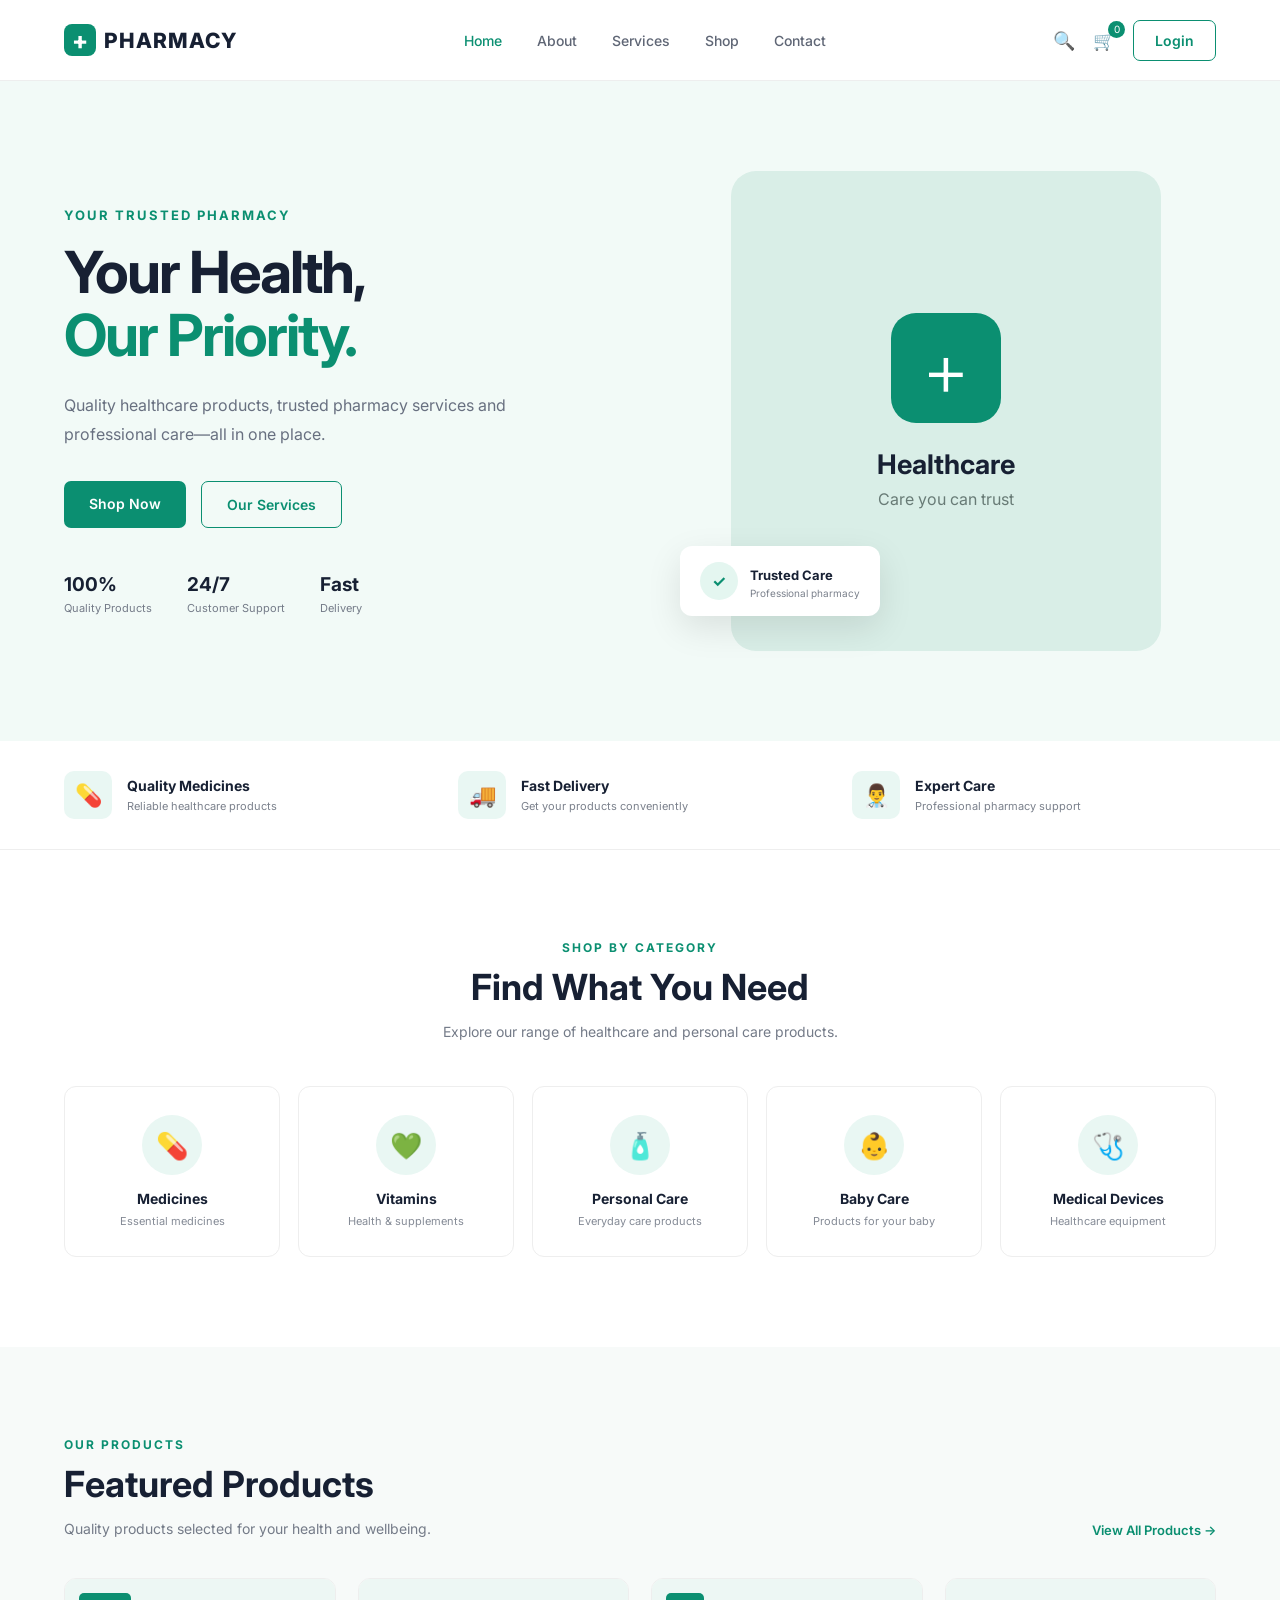
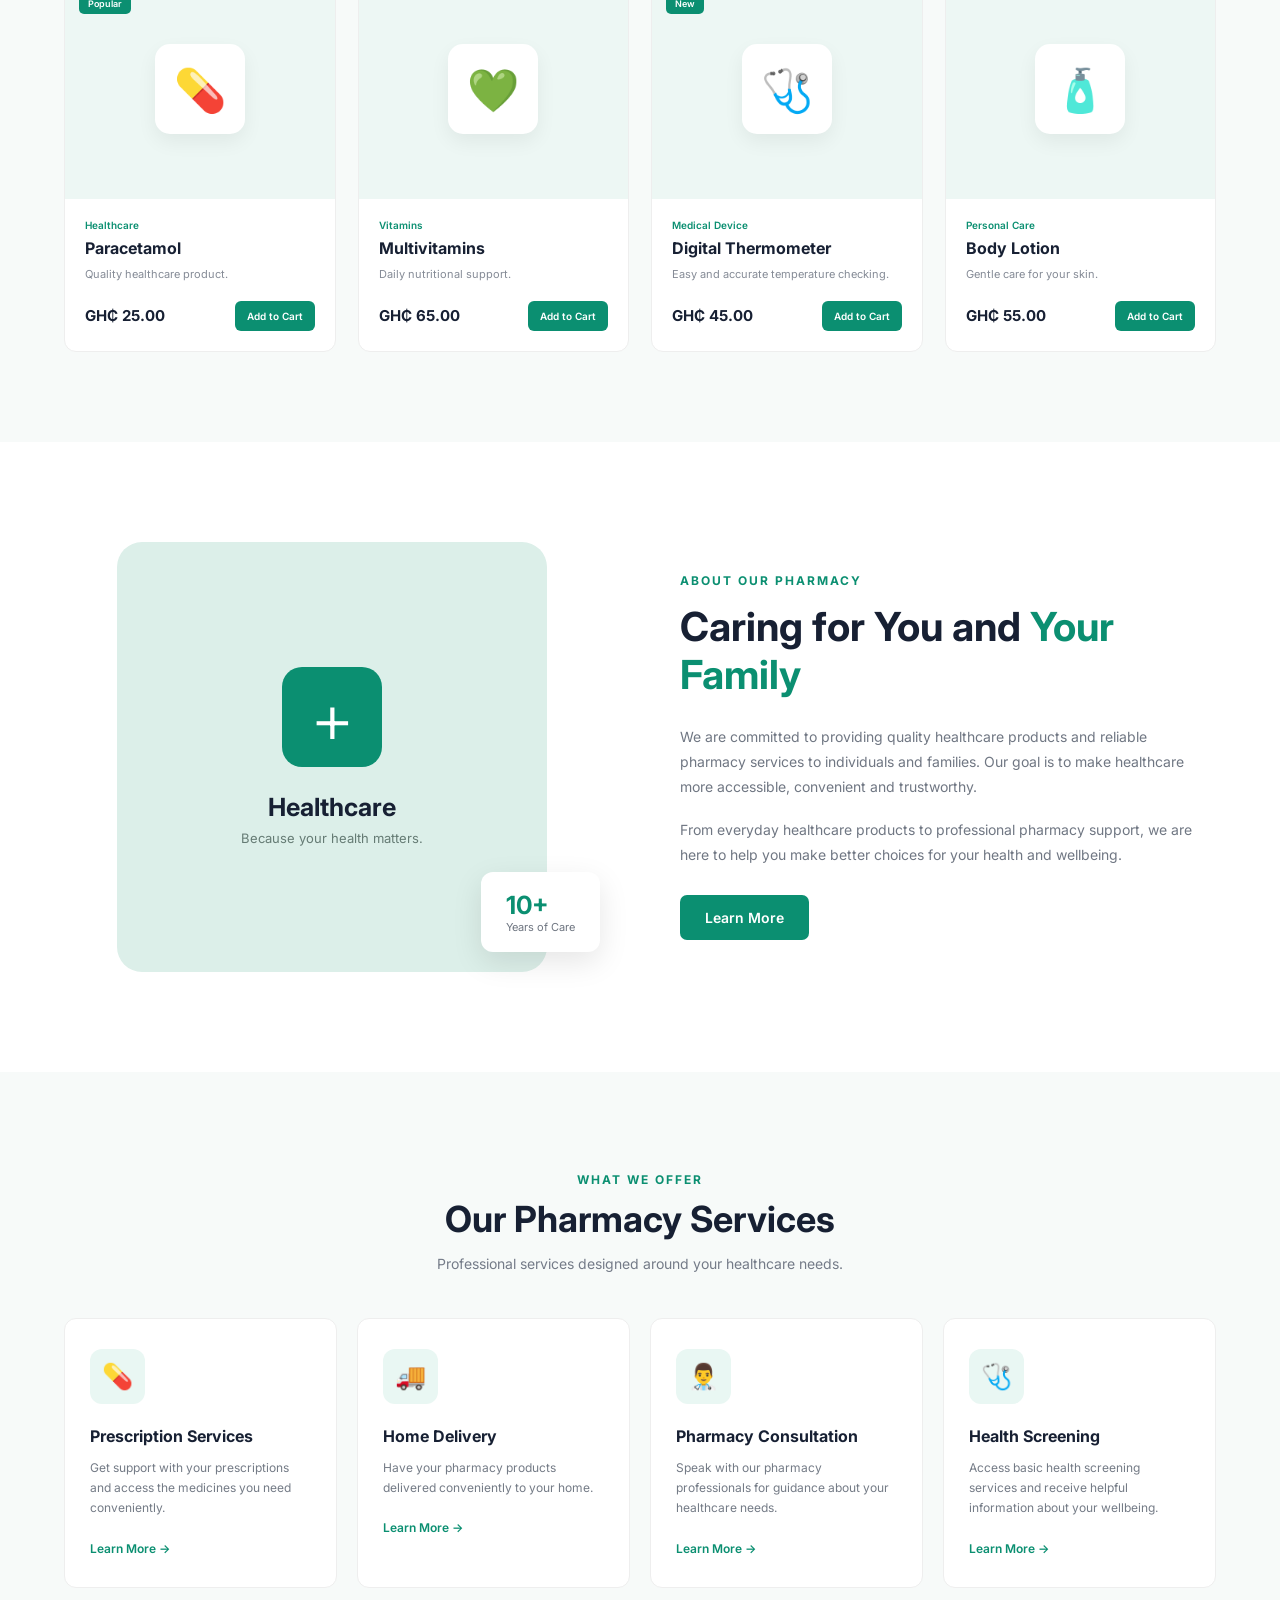
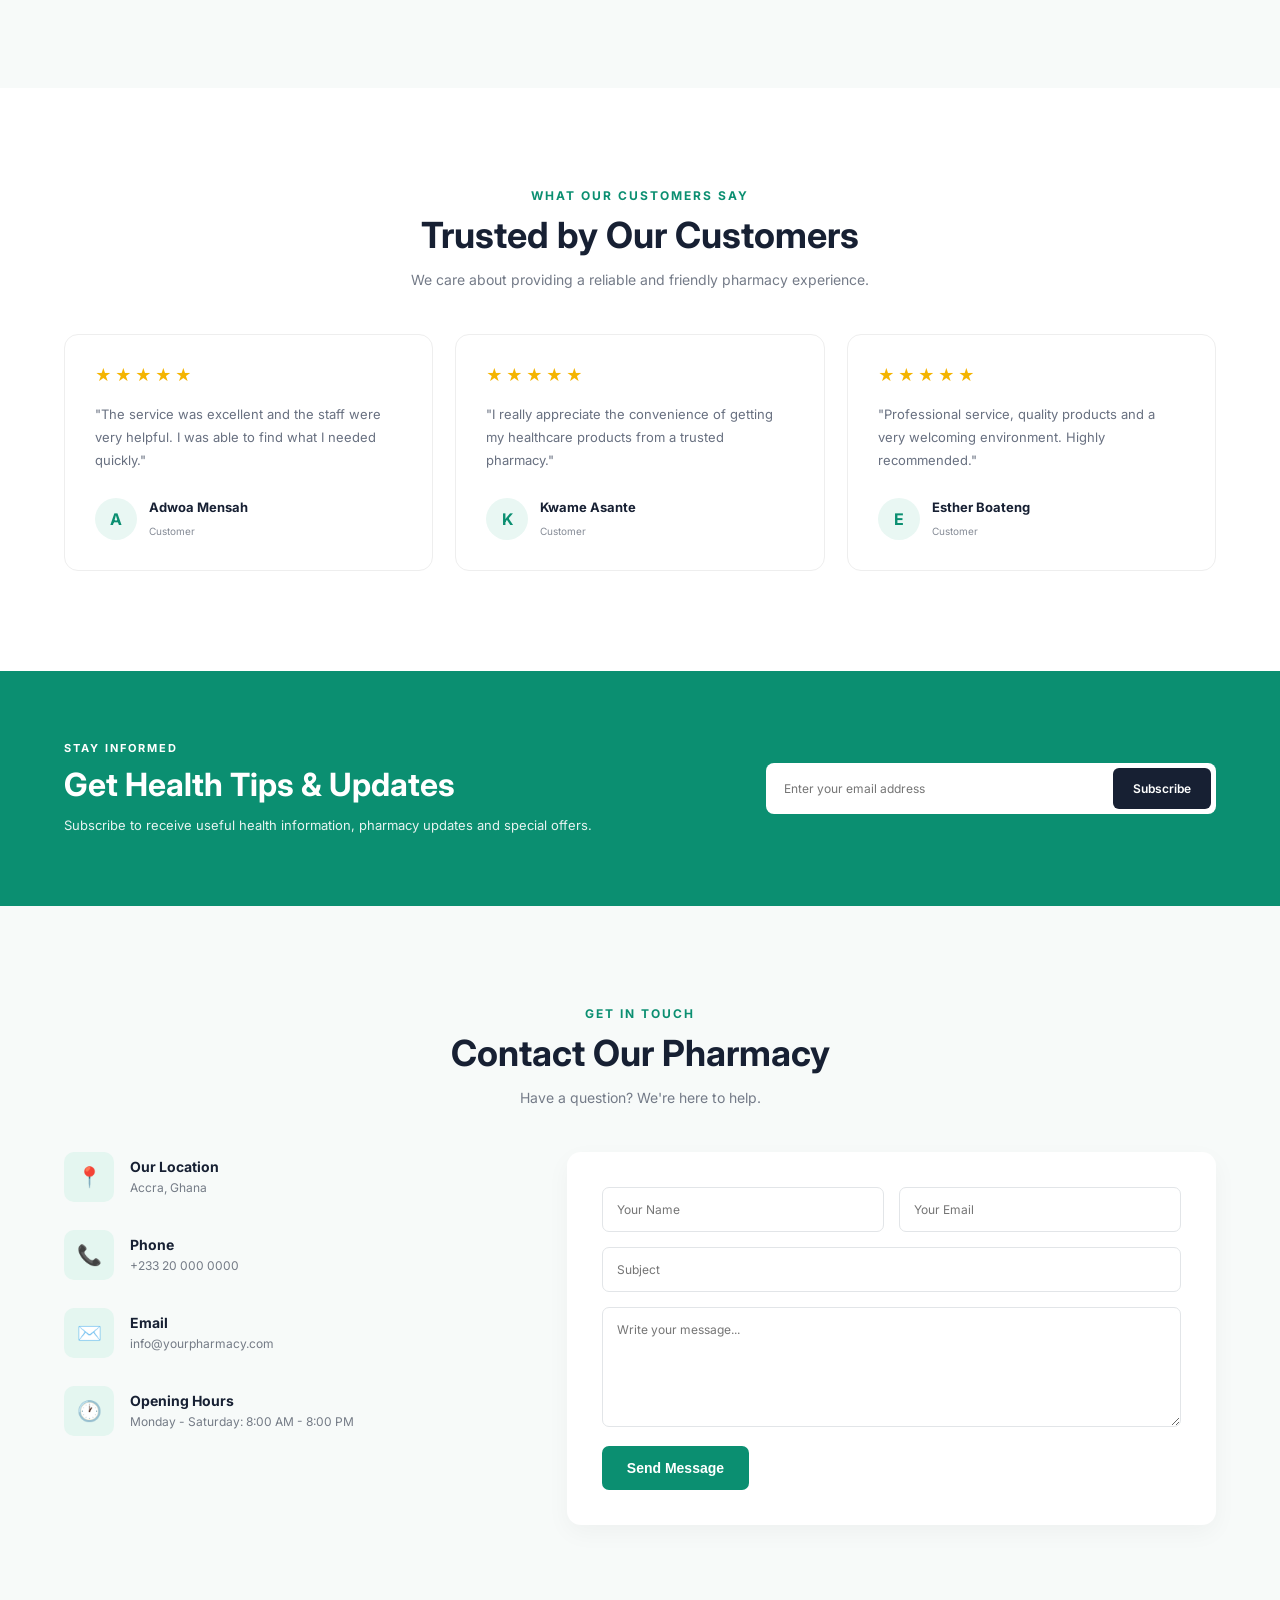
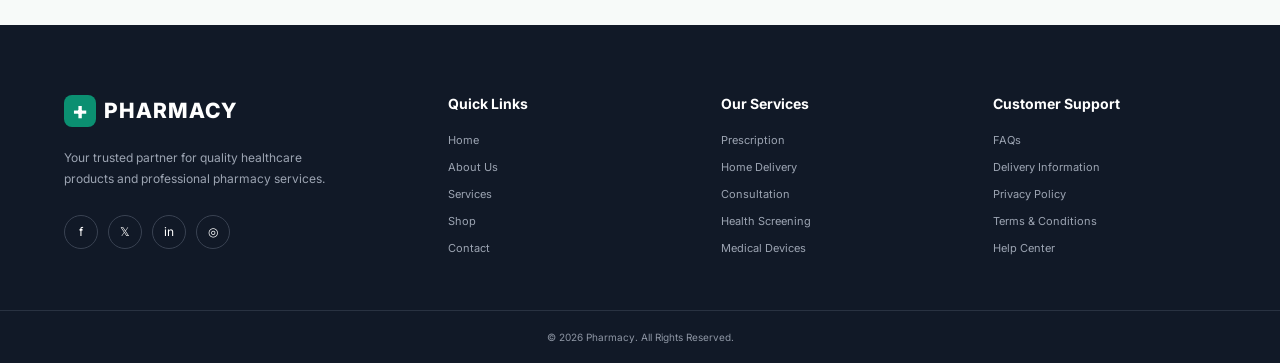
==== index.html @ d0b87277 "Change the Pharmacy style  link to only style.css" ====
<!doctype html>
<html lang="en">
  <head>
    <meta charset="UTF-8" />
    <meta name="viewport" content="width=device-width, initial-scale=1.0" />

    <title>Pharmacy | Your Health, Our Priority</title>

    <!-- CSS -->
    <link rel="stylesheet" href="style.css" />

    <!-- Google Fonts -->
    <link rel="preconnect" href="https://fonts.googleapis.com" />
    <link rel="preconnect" href="https://fonts.gstatic.com" crossorigin />
    <link
      href="https://fonts.googleapis.com/css2?family=Inter:wght@400;500;600;700;800&display=swap"
      rel="stylesheet"
    />
  </head>

  <body>
    <!-- ================= HEADER ================= -->
    <header class="header">
      <div class="container nav-container">
        <!-- Temporary Logo -->
        <a href="#" class="logo">
          <span>+</span>
          PHARMACY
        </a>

        <!-- Navigation -->
        <nav class="navbar">
          <a href="#" class="active">Home</a>
          <a href="#about">About</a>
          <a href="#services">Services</a>
          <a href="#shop">Shop</a>
          <a href="#contact">Contact</a>
        </nav>

        <!-- Header Actions -->
        <div class="nav-actions">
          <a href="#" class="search-btn"> 🔍 </a>

          <a href="#" class="cart-btn">
            🛒
            <span class="cart-count">0</span>
          </a>

          <a href="#" class="login-btn"> Login </a>
        </div>
      </div>
    </header>

    <!-- ================= HERO SECTION ================= -->
    <section class="hero">
      <div class="container hero-container">
        <!-- Hero Text -->
        <div class="hero-content">
          <p class="hero-small-text">YOUR TRUSTED PHARMACY</p>

          <h1>
            Your Health,
            <span>Our Priority.</span>
          </h1>

          <p class="hero-description">
            Quality healthcare products, trusted pharmacy services and
            professional care—all in one place.
          </p>

          <div class="hero-buttons">
            <a href="#shop" class="btn btn-primary"> Shop Now </a>

            <a href="#services" class="btn btn-secondary"> Our Services </a>
          </div>

          <!-- Trust Information -->
          <div class="hero-trust">
            <div class="trust-item">
              <strong>100%</strong>
              <span>Quality Products</span>
            </div>

            <div class="trust-item">
              <strong>24/7</strong>
              <span>Customer Support</span>
            </div>

            <div class="trust-item">
              <strong>Fast</strong>
              <span>Delivery</span>
            </div>
          </div>
        </div>

        <!-- Hero Image Area -->
        <div class="hero-image">
          <div class="image-placeholder">
            <div class="medical-cross">+</div>

            <h3>Healthcare</h3>

            <p>Care you can trust</p>
          </div>

          <!-- Floating Card -->
          <div class="floating-card">
            <div class="floating-icon">✓</div>

            <div>
              <strong>Trusted Care</strong>
              <p>Professional pharmacy</p>
            </div>
          </div>
        </div>
      </div>
    </section>

    <!-- ================= QUICK SERVICES ================= -->
    <section class="quick-services">
      <div class="container quick-container">
        <div class="quick-item">
          <div class="quick-icon">💊</div>
          <div>
            <h3>Quality Medicines</h3>
            <p>Reliable healthcare products</p>
          </div>
        </div>

        <div class="quick-item">
          <div class="quick-icon">🚚</div>
          <div>
            <h3>Fast Delivery</h3>
            <p>Get your products conveniently</p>
          </div>
        </div>

        <div class="quick-item">
          <div class="quick-icon">👨‍⚕️</div>
          <div>
            <h3>Expert Care</h3>
            <p>Professional pharmacy support</p>
          </div>
        </div>
      </div>
    </section>
    <!-- ================= CATEGORIES ================= -->
    <section class="categories" id="shop">
      <div class="container">
        <div class="section-heading">
          <p>SHOP BY CATEGORY</p>
          <h2>Find What You Need</h2>
          <span>
            Explore our range of healthcare and personal care products.
          </span>
        </div>

        <div class="category-grid">
          <a href="#" class="category-card">
            <div class="category-icon">💊</div>
            <h3>Medicines</h3>
            <p>Essential medicines</p>
          </a>

          <a href="#" class="category-card">
            <div class="category-icon">💚</div>
            <h3>Vitamins</h3>
            <p>Health & supplements</p>
          </a>

          <a href="#" class="category-card">
            <div class="category-icon">🧴</div>
            <h3>Personal Care</h3>
            <p>Everyday care products</p>
          </a>

          <a href="#" class="category-card">
            <div class="category-icon">👶</div>
            <h3>Baby Care</h3>
            <p>Products for your baby</p>
          </a>

          <a href="#" class="category-card">
            <div class="category-icon">🩺</div>
            <h3>Medical Devices</h3>
            <p>Healthcare equipment</p>
          </a>
        </div>
      </div>
    </section>

    <!-- ================= FEATURED PRODUCTS ================= -->
    <section class="products" id="products">
      <div class="container">
        <div class="section-top">
          <div class="section-heading left">
            <p>OUR PRODUCTS</p>
            <h2>Featured Products</h2>
            <span>
              Quality products selected for your health and wellbeing.
            </span>
          </div>

          <a href="#" class="view-all"> View All Products → </a>
        </div>

        <div class="product-grid">
          <!-- Product 1 -->
          <div class="product-card">
            <div class="product-image">
              <span class="product-tag">Popular</span>
              <div class="product-placeholder">💊</div>
            </div>

            <div class="product-info">
              <p class="product-category">Healthcare</p>

              <h3>Paracetamol</h3>

              <p class="product-description">Quality healthcare product.</p>

              <div class="product-bottom">
                <strong>GH₵ 25.00</strong>

                <button class="add-cart">Add to Cart</button>
              </div>
            </div>
          </div>

          <!-- Product 2 -->
          <div class="product-card">
            <div class="product-image">
              <div class="product-placeholder">💚</div>
            </div>

            <div class="product-info">
              <p class="product-category">Vitamins</p>

              <h3>Multivitamins</h3>

              <p class="product-description">Daily nutritional support.</p>

              <div class="product-bottom">
                <strong>GH₵ 65.00</strong>

                <button class="add-cart">Add to Cart</button>
              </div>
            </div>
          </div>

          <!-- Product 3 -->
          <div class="product-card">
            <div class="product-image">
              <span class="product-tag">New</span>
              <div class="product-placeholder">🩺</div>
            </div>

            <div class="product-info">
              <p class="product-category">Medical Device</p>

              <h3>Digital Thermometer</h3>

              <p class="product-description">
                Easy and accurate temperature checking.
              </p>

              <div class="product-bottom">
                <strong>GH₵ 45.00</strong>

                <button class="add-cart">Add to Cart</button>
              </div>
            </div>
          </div>

          <!-- Product 4 -->
          <div class="product-card">
            <div class="product-image">
              <div class="product-placeholder">🧴</div>
            </div>

            <div class="product-info">
              <p class="product-category">Personal Care</p>

              <h3>Body Lotion</h3>

              <p class="product-description">Gentle care for your skin.</p>

              <div class="product-bottom">
                <strong>GH₵ 55.00</strong>

                <button class="add-cart">Add to Cart</button>
              </div>
            </div>
          </div>
        </div>
      </div>
    </section>
    <!-- ================= ABOUT US ================= -->
    <section class="about" id="about">
      <div class="container about-container">
        <!-- About Image -->
        <div class="about-image">
          <div class="about-image-box">
            <span>+</span>
            <h3>Healthcare</h3>
            <p>Because your health matters.</p>
          </div>

          <div class="about-experience">
            <strong>10+</strong>
            <span>Years of Care</span>
          </div>
        </div>

        <!-- About Content -->
        <div class="about-content">
          <p class="section-label">ABOUT OUR PHARMACY</p>

          <h2>
            Caring for You and
            <span>Your Family</span>
          </h2>

          <p>
            We are committed to providing quality healthcare products and
            reliable pharmacy services to individuals and families. Our goal is
            to make healthcare more accessible, convenient and trustworthy.
          </p>

          <p>
            From everyday healthcare products to professional pharmacy support,
            we are here to help you make better choices for your health and
            wellbeing.
          </p>

          <a href="#" class="btn btn-primary"> Learn More </a>
        </div>
      </div>
    </section>

    <!-- ================= SERVICES ================= -->
    <section class="services" id="services">
      <div class="container">
        <div class="section-heading">
          <p>WHAT WE OFFER</p>

          <h2>Our Pharmacy Services</h2>

          <span>
            Professional services designed around your healthcare needs.
          </span>
        </div>

        <div class="services-grid">
          <!-- Service 1 -->
          <div class="service-card">
            <div class="service-icon">💊</div>

            <h3>Prescription Services</h3>

            <p>
              Get support with your prescriptions and access the medicines you
              need conveniently.
            </p>

            <a href="#"> Learn More → </a>
          </div>

          <!-- Service 2 -->
          <div class="service-card">
            <div class="service-icon">🚚</div>

            <h3>Home Delivery</h3>

            <p>
              Have your pharmacy products delivered conveniently to your home.
            </p>

            <a href="#"> Learn More → </a>
          </div>

          <!-- Service 3 -->
          <div class="service-card">
            <div class="service-icon">👨‍⚕️</div>

            <h3>Pharmacy Consultation</h3>

            <p>
              Speak with our pharmacy professionals for guidance about your
              healthcare needs.
            </p>

            <a href="#"> Learn More → </a>
          </div>

          <!-- Service 4 -->
          <div class="service-card">
            <div class="service-icon">🩺</div>

            <h3>Health Screening</h3>

            <p>
              Access basic health screening services and receive helpful
              information about your wellbeing.
            </p>

            <a href="#"> Learn More → </a>
          </div>
        </div>
      </div>
    </section>
    <!-- ================= TESTIMONIALS ================= -->
    <section class="testimonials">
      <div class="container">
        <div class="section-heading">
          <p>WHAT OUR CUSTOMERS SAY</p>
          <h2>Trusted by Our Customers</h2>
          <span
            >We care about providing a reliable and friendly pharmacy
            experience.</span
          >
        </div>

        <div class="testimonial-grid">
          <div class="testimonial-card">
            <div class="stars">★★★★★</div>

            <p>
              "The service was excellent and the staff were very helpful. I was
              able to find what I needed quickly."
            </p>

            <div class="customer">
              <div class="customer-avatar">A</div>
              <div>
                <h4>Adwoa Mensah</h4>
                <span>Customer</span>
              </div>
            </div>
          </div>

          <div class="testimonial-card">
            <div class="stars">★★★★★</div>

            <p>
              "I really appreciate the convenience of getting my healthcare
              products from a trusted pharmacy."
            </p>

            <div class="customer">
              <div class="customer-avatar">K</div>
              <div>
                <h4>Kwame Asante</h4>
                <span>Customer</span>
              </div>
            </div>
          </div>

          <div class="testimonial-card">
            <div class="stars">★★★★★</div>

            <p>
              "Professional service, quality products and a very welcoming
              environment. Highly recommended."
            </p>

            <div class="customer">
              <div class="customer-avatar">E</div>
              <div>
                <h4>Esther Boateng</h4>
                <span>Customer</span>
              </div>
            </div>
          </div>
        </div>
      </div>
    </section>

    <!-- ================= NEWSLETTER ================= -->
    <section class="newsletter">
      <div class="container newsletter-container">
        <div class="newsletter-content">
          <p>STAY INFORMED</p>

          <h2>Get Health Tips & Updates</h2>

          <span>
            Subscribe to receive useful health information, pharmacy updates and
            special offers.
          </span>
        </div>

        <form class="newsletter-form">
          <input type="email" placeholder="Enter your email address" required />

          <button type="submit">Subscribe</button>
        </form>
      </div>
    </section>

    <!-- ================= CONTACT ================= -->
    <section class="contact" id="contact">
      <div class="container">
        <div class="section-heading">
          <p>GET IN TOUCH</p>

          <h2>Contact Our Pharmacy</h2>

          <span> Have a question? We're here to help. </span>
        </div>

        <div class="contact-grid">
          <div class="contact-info">
            <div class="contact-item">
              <div class="contact-icon">📍</div>

              <div>
                <h3>Our Location</h3>
                <p>Accra, Ghana</p>
              </div>
            </div>

            <div class="contact-item">
              <div class="contact-icon">📞</div>

              <div>
                <h3>Phone</h3>
                <p>+233 20 000 0000</p>
              </div>
            </div>

            <div class="contact-item">
              <div class="contact-icon">✉️</div>

              <div>
                <h3>Email</h3>
                <p>info@yourpharmacy.com</p>
              </div>
            </div>

            <div class="contact-item">
              <div class="contact-icon">🕐</div>

              <div>
                <h3>Opening Hours</h3>
                <p>Monday - Saturday: 8:00 AM - 8:00 PM</p>
              </div>
            </div>
          </div>

          <form class="contact-form">
            <div class="form-row">
              <input type="text" placeholder="Your Name" required />

              <input type="email" placeholder="Your Email" required />
            </div>

            <input type="text" placeholder="Subject" required />

            <textarea
              rows="6"
              placeholder="Write your message..."
              required
            ></textarea>

            <button type="submit" class="btn btn-primary">Send Message</button>
          </form>
        </div>
      </div>
    </section>

    <!-- ================= FOOTER ================= -->
    <footer class="footer">
      <div class="container footer-container">
        <!-- Footer Brand -->
        <div class="footer-brand">
          <a href="#" class="logo footer-logo">
            <span>+</span>
            PHARMACY
          </a>

          <p>
            Your trusted partner for quality healthcare products and
            professional pharmacy services.
          </p>

          <div class="social-links">
            <a href="#">f</a>
            <a href="#">𝕏</a>
            <a href="#">in</a>
            <a href="#">◎</a>
          </div>
        </div>

        <!-- Quick Links -->
        <div class="footer-column">
          <h3>Quick Links</h3>

          <a href="#">Home</a>
          <a href="#about">About Us</a>
          <a href="#services">Services</a>
          <a href="#shop">Shop</a>
          <a href="#contact">Contact</a>
        </div>

        <!-- Services -->
        <div class="footer-column">
          <h3>Our Services</h3>

          <a href="#">Prescription</a>
          <a href="#">Home Delivery</a>
          <a href="#">Consultation</a>
          <a href="#">Health Screening</a>
          <a href="#">Medical Devices</a>
        </div>

        <!-- Support -->
        <div class="footer-column">
          <h3>Customer Support</h3>

          <a href="#">FAQs</a>
          <a href="#">Delivery Information</a>
          <a href="#">Privacy Policy</a>
          <a href="#">Terms & Conditions</a>
          <a href="#">Help Center</a>
        </div>
      </div>

      <div class="footer-bottom">
        <div class="container">
          <p>© 2026 Pharmacy. All Rights Reserved.</p>
        </div>
      </div>
    </footer>
  </body>
</html>
---- style.css ----
/* =========================================
   GENERAL SETTINGS
========================================= */

* {
  margin: 0;
  padding: 0;
  box-sizing: border-box;
}

html {
  scroll-behavior: smooth;
}

body {
  font-family: "Inter", sans-serif;
  background: #ffffff;
  color: #172033;
}

a {
  text-decoration: none;
  color: inherit;
}

.container {
  width: 90%;
  max-width: 1200px;
  margin: auto;
}

/* =========================================
   HEADER
========================================= */

.header {
  width: 100%;
  background: #ffffff;
  border-bottom: 1px solid #eeeeee;
  position: sticky;
  top: 0;
  z-index: 1000;
}

.nav-container {
  height: 80px;
  display: flex;
  align-items: center;
  justify-content: space-between;
}

/* Logo */

.logo {
  display: flex;
  align-items: center;
  gap: 8px;
  font-size: 21px;
  font-weight: 800;
  letter-spacing: 1px;
}

.logo span {
  width: 32px;
  height: 32px;
  background: #0b8f71;
  color: #ffffff;
  display: flex;
  align-items: center;
  justify-content: center;
  border-radius: 8px;
  font-size: 24px;
}

/* Navigation */

.navbar {
  display: flex;
  align-items: center;
  gap: 35px;
}

.navbar a {
  font-size: 14px;
  font-weight: 500;
  color: #5f6675;
  transition: 0.3s;
}

.navbar a:hover,
.navbar a.active {
  color: #0b8f71;
}

/* Navigation Actions */

.nav-actions {
  display: flex;
  align-items: center;
  gap: 18px;
}

.search-btn,
.cart-btn {
  font-size: 18px;
  position: relative;
}

.cart-count {
  position: absolute;
  top: -9px;
  right: -10px;

  width: 17px;
  height: 17px;

  display: flex;
  align-items: center;
  justify-content: center;

  background: #0b8f71;
  color: #ffffff;

  font-size: 10px;
  border-radius: 50%;
}

.login-btn {
  padding: 11px 21px;
  border: 1px solid #0b8f71;
  border-radius: 7px;
  color: #0b8f71;
  font-size: 14px;
  font-weight: 600;
  transition: 0.3s;
}

.login-btn:hover {
  background: #0b8f71;
  color: #ffffff;
}

/* =========================================
   HERO SECTION
========================================= */

.hero {
  background: #f2faf7;
  padding: 90px 0;
  overflow: hidden;
}

.hero-container {
  display: grid;
  grid-template-columns: 1fr 1fr;
  align-items: center;
  gap: 70px;
}

/* Hero Text */

.hero-small-text {
  color: #0b8f71;
  font-size: 13px;
  font-weight: 700;
  letter-spacing: 2px;
  margin-bottom: 18px;
}

.hero-content h1 {
  font-size: 58px;
  line-height: 1.08;
  letter-spacing: -2px;
  margin-bottom: 25px;
}

.hero-content h1 span {
  color: #0b8f71;
  display: block;
}

.hero-description {
  max-width: 520px;
  color: #687080;
  font-size: 16px;
  line-height: 1.8;
  margin-bottom: 32px;
}

/* Hero Buttons */

.hero-buttons {
  display: flex;
  gap: 15px;
  margin-bottom: 45px;
}

.btn {
  display: inline-block;
  padding: 14px 25px;
  border-radius: 7px;
  font-size: 14px;
  font-weight: 600;
  transition: 0.3s;
}

.btn-primary {
  background: #0b8f71;
  color: #ffffff;
}

.btn-primary:hover {
  background: #076c55;
  transform: translateY(-2px);
}

.btn-secondary {
  border: 1px solid #0b8f71;
  color: #0b8f71;
}

.btn-secondary:hover {
  background: #0b8f71;
  color: #ffffff;
}

/* Trust Items */

.hero-trust {
  display: flex;
  gap: 35px;
}

.trust-item {
  display: flex;
  flex-direction: column;
  gap: 5px;
}

.trust-item strong {
  font-size: 19px;
  color: #172033;
}

.trust-item span {
  font-size: 11px;
  color: #747b88;
}

/* =========================================
   HERO IMAGE
========================================= */

.hero-image {
  position: relative;
  display: flex;
  justify-content: center;
}

.image-placeholder {
  width: 430px;
  height: 480px;

  background: #d9eee7;

  border-radius: 25px;

  display: flex;
  flex-direction: column;
  align-items: center;
  justify-content: center;

  text-align: center;
}

.medical-cross {
  width: 110px;
  height: 110px;

  background: #0b8f71;
  color: #ffffff;

  display: flex;
  align-items: center;
  justify-content: center;

  border-radius: 25px;

  font-size: 75px;
  font-weight: 300;

  margin-bottom: 25px;
}

.image-placeholder h3 {
  font-size: 27px;
  margin-bottom: 8px;
}

.image-placeholder p {
  color: #687b76;
}

/* Floating Card */

.floating-card {
  position: absolute;

  bottom: 35px;
  left: 5px;

  background: #ffffff;

  padding: 16px 20px;

  border-radius: 12px;

  box-shadow: 0 12px 35px rgba(0, 0, 0, 0.1);

  display: flex;
  align-items: center;
  gap: 12px;
}

.floating-icon {
  width: 38px;
  height: 38px;

  background: #e4f6f0;
  color: #0b8f71;

  border-radius: 50%;

  display: flex;
  align-items: center;
  justify-content: center;

  font-weight: 700;
}

.floating-card strong {
  font-size: 13px;
}

.floating-card p {
  font-size: 10px;
  color: #7b818c;
  margin-top: 3px;
}

/* =========================================
   QUICK SERVICES
========================================= */

.quick-services {
  background: #ffffff;
  padding: 30px 0;
  border-bottom: 1px solid #eeeeee;
}

.quick-container {
  display: grid;
  grid-template-columns: repeat(3, 1fr);
  gap: 30px;
}

.quick-item {
  display: flex;
  align-items: center;
  gap: 15px;
}

.quick-icon {
  width: 48px;
  height: 48px;

  background: #e9f7f3;

  border-radius: 10px;

  display: flex;
  align-items: center;
  justify-content: center;

  font-size: 22px;
}

.quick-item h3 {
  font-size: 14px;
  margin-bottom: 5px;
}

.quick-item p {
  font-size: 11px;
  color: #7b818c;
}

/* =========================================
   RESPONSIVE DESIGN
========================================= */

@media (max-width: 900px) {
  .navbar {
    display: none;
  }

  .hero-container {
    grid-template-columns: 1fr;
    text-align: center;
  }

  .hero-description {
    margin-left: auto;
    margin-right: auto;
  }

  .hero-buttons {
    justify-content: center;
  }

  .hero-trust {
    justify-content: center;
  }

  .hero-image {
    margin-top: 20px;
  }

  .quick-container {
    grid-template-columns: 1fr;
  }
}

@media (max-width: 600px) {
  .nav-container {
    height: 70px;
  }

  .nav-actions {
    gap: 10px;
  }

  .login-btn {
    padding: 9px 13px;
  }

  .hero {
    padding: 60px 0;
  }

  .hero-content h1 {
    font-size: 42px;
  }

  .hero-trust {
    gap: 15px;
  }

  .image-placeholder {
    width: 100%;
    height: 380px;
  }

  .floating-card {
    left: 0;
  }
}
/* =========================================
   CATEGORIES
========================================= */

.categories {
  padding: 90px 0;
  background: #ffffff;
}

.section-heading {
  text-align: center;
  margin-bottom: 45px;
}

.section-heading p {
  color: #0b8f71;
  font-size: 12px;
  font-weight: 700;
  letter-spacing: 2px;
  margin-bottom: 10px;
}

.section-heading h2 {
  font-size: 36px;
  margin-bottom: 12px;
}

.section-heading span {
  color: #747b88;
  font-size: 14px;
}

/* Category Grid */

.category-grid {
  display: grid;
  grid-template-columns: repeat(5, 1fr);
  gap: 18px;
}

.category-card {
  padding: 28px 15px;
  text-align: center;

  border: 1px solid #eeeeee;
  border-radius: 12px;

  transition: 0.3s;
}

.category-card:hover {
  transform: translateY(-6px);
  border-color: #0b8f71;
  box-shadow: 0 12px 30px rgba(0, 0, 0, 0.06);
}

.category-icon {
  width: 60px;
  height: 60px;

  margin: 0 auto 15px;

  background: #e9f7f3;

  border-radius: 50%;

  display: flex;
  align-items: center;
  justify-content: center;

  font-size: 26px;
}

.category-card h3 {
  font-size: 14px;
  margin-bottom: 7px;
}

.category-card p {
  color: #858b96;
  font-size: 11px;
}

/* =========================================
   PRODUCTS
========================================= */

.products {
  padding: 90px 0;
  background: #f7faf9;
}

.section-top {
  display: flex;
  justify-content: space-between;
  align-items: flex-end;
  margin-bottom: 40px;
}

.section-heading.left {
  text-align: left;
  margin-bottom: 0;
}

.view-all {
  color: #0b8f71;
  font-size: 13px;
  font-weight: 600;
}

.view-all:hover {
  text-decoration: underline;
}

/* Product Grid */

.product-grid {
  display: grid;
  grid-template-columns: repeat(4, 1fr);
  gap: 22px;
}

/* Product Card */

.product-card {
  background: #ffffff;
  border-radius: 12px;
  overflow: hidden;
  border: 1px solid #eeeeee;
  transition: 0.3s;
}

.product-card:hover {
  transform: translateY(-5px);
  box-shadow: 0 12px 30px rgba(0, 0, 0, 0.08);
}

/* Product Image */

.product-image {
  height: 220px;
  background: #edf7f4;

  position: relative;

  display: flex;
  align-items: center;
  justify-content: center;
}

.product-placeholder {
  width: 90px;
  height: 90px;

  background: #ffffff;

  border-radius: 15px;

  display: flex;
  align-items: center;
  justify-content: center;

  font-size: 42px;

  box-shadow: 0 8px 20px rgba(0, 0, 0, 0.06);
}

/* Product Tag */

.product-tag {
  position: absolute;

  top: 14px;
  left: 14px;

  background: #0b8f71;
  color: #ffffff;

  padding: 5px 9px;

  border-radius: 5px;

  font-size: 9px;
  font-weight: 600;
}

/* Product Information */

.product-info {
  padding: 20px;
}

.product-category {
  color: #0b8f71;
  font-size: 10px;
  font-weight: 600;
  margin-bottom: 7px;
}

.product-info h3 {
  font-size: 16px;
  margin-bottom: 8px;
}

.product-description {
  color: #858b96;
  font-size: 11px;
  line-height: 1.5;
  margin-bottom: 18px;
}

.product-bottom {
  display: flex;
  align-items: center;
  justify-content: space-between;
}

.product-bottom strong {
  font-size: 15px;
}

.add-cart {
  border: none;
  background: #0b8f71;
  color: #ffffff;

  padding: 9px 12px;

  border-radius: 6px;

  font-family: inherit;
  font-size: 10px;
  font-weight: 600;

  cursor: pointer;

  transition: 0.3s;
}

.add-cart:hover {
  background: #076c55;
}

/* =========================================
   RESPONSIVE PRODUCTS
========================================= */

@media (max-width: 1000px) {
  .category-grid {
    grid-template-columns: repeat(3, 1fr);
  }

  .product-grid {
    grid-template-columns: repeat(2, 1fr);
  }
}

@media (max-width: 600px) {
  .categories,
  .products {
    padding: 60px 0;
  }

  .section-heading h2 {
    font-size: 28px;
  }

  .category-grid {
    grid-template-columns: repeat(2, 1fr);
  }

  .product-grid {
    grid-template-columns: 1fr;
  }

  .section-top {
    display: block;
  }

  .view-all {
    display: inline-block;
    margin-top: 20px;
  }
}
/* =========================================
   ABOUT SECTION
========================================= */

.about {
  padding: 100px 0;
  background: #ffffff;
}

.about-container {
  display: grid;
  grid-template-columns: 1fr 1fr;
  align-items: center;
  gap: 80px;
}

/* About Image */

.about-image {
  position: relative;
  display: flex;
  justify-content: center;
}

.about-image-box {
  width: 430px;
  height: 430px;

  background: #dcefe9;

  border-radius: 25px;

  display: flex;
  flex-direction: column;
  align-items: center;
  justify-content: center;

  text-align: center;
}

.about-image-box span {
  width: 100px;
  height: 100px;

  background: #0b8f71;
  color: #ffffff;

  border-radius: 20px;

  display: flex;
  align-items: center;
  justify-content: center;

  font-size: 70px;
  font-weight: 300;

  margin-bottom: 25px;
}

.about-image-box h3 {
  font-size: 25px;
  margin-bottom: 8px;
}

.about-image-box p {
  color: #657b74;
  font-size: 13px;
}

/* Experience Card */

.about-experience {
  position: absolute;

  right: 0;
  bottom: 20px;

  background: #ffffff;

  padding: 18px 25px;

  border-radius: 12px;

  box-shadow: 0 10px 30px rgba(0, 0, 0, 0.1);

  display: flex;
  flex-direction: column;
}

.about-experience strong {
  color: #0b8f71;
  font-size: 25px;
}

.about-experience span {
  color: #6e7580;
  font-size: 11px;
}

/* About Content */

.section-label {
  color: #0b8f71;
  font-size: 12px;
  font-weight: 700;
  letter-spacing: 2px;
  margin-bottom: 15px;
}

.about-content h2 {
  font-size: 40px;
  line-height: 1.2;
  margin-bottom: 25px;
}

.about-content h2 span {
  color: #0b8f71;
}

.about-content p:not(.section-label) {
  color: #707783;
  font-size: 14px;
  line-height: 1.8;
  margin-bottom: 18px;
}

.about-content .btn {
  margin-top: 10px;
}

/* =========================================
   SERVICES
========================================= */

.services {
  padding: 100px 0;
  background: #f7faf9;
}

.services-grid {
  display: grid;
  grid-template-columns: repeat(4, 1fr);
  gap: 20px;
}

.service-card {
  background: #ffffff;

  padding: 30px 25px;

  border-radius: 12px;

  border: 1px solid #eeeeee;

  transition: 0.3s;
}

.service-card:hover {
  transform: translateY(-6px);

  border-color: #0b8f71;

  box-shadow: 0 12px 30px rgba(0, 0, 0, 0.07);
}

/* Service Icon */

.service-icon {
  width: 55px;
  height: 55px;

  background: #e9f7f3;

  border-radius: 12px;

  display: flex;
  align-items: center;
  justify-content: center;

  font-size: 25px;

  margin-bottom: 22px;
}

.service-card h3 {
  font-size: 16px;
  margin-bottom: 12px;
}

.service-card p {
  color: #747b86;
  font-size: 12px;
  line-height: 1.7;
  margin-bottom: 18px;
}

.service-card a {
  color: #0b8f71;

  font-size: 12px;

  font-weight: 600;
}

.service-card a:hover {
  text-decoration: underline;
}

/* =========================================
   ABOUT & SERVICES RESPONSIVENESS
========================================= */

@media (max-width: 1000px) {
  .about-container {
    grid-template-columns: 1fr;
    gap: 50px;
  }

  .about-content {
    text-align: center;
  }

  .services-grid {
    grid-template-columns: repeat(2, 1fr);
  }
}

@media (max-width: 600px) {
  .about,
  .services {
    padding: 65px 0;
  }

  .about-image-box {
    width: 100%;
    height: 350px;
  }

  .about-content h2 {
    font-size: 30px;
  }

  .about-experience {
    right: 0;
  }

  .services-grid {
    grid-template-columns: 1fr;
  }
}
/* =========================================
   TESTIMONIALS
========================================= */

.testimonials {
  padding: 100px 0;
  background: #ffffff;
}

.testimonial-grid {
  display: grid;
  grid-template-columns: repeat(3, 1fr);
  gap: 22px;
}

.testimonial-card {
  padding: 30px;
  border: 1px solid #eeeeee;
  border-radius: 14px;
  background: #ffffff;
  transition: 0.3s;
}

.testimonial-card:hover {
  transform: translateY(-5px);
  box-shadow: 0 12px 30px rgba(0, 0, 0, 0.07);
}

.stars {
  color: #f4b400;
  letter-spacing: 3px;
  margin-bottom: 18px;
}

.testimonial-card > p {
  color: #687080;
  font-size: 13px;
  line-height: 1.8;
  margin-bottom: 25px;
}

.customer {
  display: flex;
  align-items: center;
  gap: 12px;
}

.customer-avatar {
  width: 42px;
  height: 42px;

  background: #e9f7f3;
  color: #0b8f71;

  border-radius: 50%;

  display: flex;
  align-items: center;
  justify-content: center;

  font-weight: 700;
}

.customer h4 {
  font-size: 13px;
  margin-bottom: 4px;
}

.customer span {
  color: #858b96;
  font-size: 10px;
}

/* =========================================
   NEWSLETTER
========================================= */

.newsletter {
  padding: 70px 0;
  background: #0b8f71;
}

.newsletter-container {
  display: flex;
  align-items: center;
  justify-content: space-between;
  gap: 50px;
}

.newsletter-content {
  color: #ffffff;
  max-width: 550px;
}

.newsletter-content p {
  font-size: 11px;
  font-weight: 700;
  letter-spacing: 2px;
  margin-bottom: 10px;
}

.newsletter-content h2 {
  font-size: 32px;
  margin-bottom: 10px;
}

.newsletter-content span {
  font-size: 13px;
  line-height: 1.6;
  opacity: 0.9;
}

.newsletter-form {
  display: flex;
  width: 450px;
  background: #ffffff;
  padding: 5px;
  border-radius: 8px;
}

.newsletter-form input {
  flex: 1;
  border: none;
  outline: none;
  padding: 13px;
  font-family: inherit;
  font-size: 12px;
}

.newsletter-form button {
  border: none;
  background: #172033;
  color: #ffffff;
  padding: 0 20px;
  border-radius: 6px;
  font-family: inherit;
  font-size: 12px;
  font-weight: 600;
  cursor: pointer;
}

/* =========================================
   CONTACT
========================================= */

.contact {
  padding: 100px 0;
  background: #f7faf9;
}

.contact-grid {
  display: grid;
  grid-template-columns: 0.8fr 1.2fr;
  gap: 70px;
  align-items: start;
}

.contact-info {
  display: flex;
  flex-direction: column;
  gap: 28px;
}

.contact-item {
  display: flex;
  align-items: center;
  gap: 16px;
}

.contact-icon {
  width: 50px;
  height: 50px;

  background: #e4f6f0;

  border-radius: 10px;

  display: flex;
  align-items: center;
  justify-content: center;

  font-size: 20px;
}

.contact-item h3 {
  font-size: 14px;
  margin-bottom: 5px;
}

.contact-item p {
  color: #747b86;
  font-size: 12px;
}

/* Contact Form */

.contact-form {
  background: #ffffff;
  padding: 35px;
  border-radius: 14px;
  box-shadow: 0 8px 25px rgba(0, 0, 0, 0.04);
}

.contact-form input,
.contact-form textarea {
  width: 100%;

  border: 1px solid #e2e5e8;
  outline: none;

  padding: 14px;

  border-radius: 7px;

  margin-bottom: 15px;

  font-family: inherit;
  font-size: 12px;

  resize: vertical;
}

.contact-form input:focus,
.contact-form textarea:focus {
  border-color: #0b8f71;
}

.form-row {
  display: grid;
  grid-template-columns: 1fr 1fr;
  gap: 15px;
}

.contact-form .btn {
  border: none;
  cursor: pointer;
}

/* =========================================
   FOOTER
========================================= */

.footer {
  background: #111927;
  color: #ffffff;
  padding-top: 70px;
}

.footer-container {
  display: grid;
  grid-template-columns: 1.5fr 1fr 1fr 1fr;
  gap: 50px;
  padding-bottom: 55px;
}

.footer-logo {
  color: #ffffff;
  margin-bottom: 20px;
  display: inline-flex;
}

.footer-brand > p {
  color: #9ca4b2;
  font-size: 12px;
  line-height: 1.8;
  max-width: 280px;
  margin-bottom: 25px;
}

.social-links {
  display: flex;
  gap: 10px;
}

.social-links a {
  width: 34px;
  height: 34px;

  border: 1px solid #394252;

  border-radius: 50%;

  display: flex;
  align-items: center;
  justify-content: center;

  font-size: 12px;

  transition: 0.3s;
}

.social-links a:hover {
  background: #0b8f71;
  border-color: #0b8f71;
}

.footer-column {
  display: flex;
  flex-direction: column;
  gap: 13px;
}

.footer-column h3 {
  font-size: 14px;
  margin-bottom: 8px;
}

.footer-column a {
  color: #9ca4b2;
  font-size: 11px;
  transition: 0.3s;
}

.footer-column a:hover {
  color: #ffffff;
  padding-left: 4px;
}

/* Footer Bottom */

.footer-bottom {
  border-top: 1px solid #293241;
  padding: 20px 0;
}

.footer-bottom p {
  color: #8e96a4;
  font-size: 10px;
  text-align: center;
}

/* =========================================
   RESPONSIVE DESIGN
========================================= */

@media (max-width: 900px) {
  .testimonial-grid {
    grid-template-columns: 1fr;
  }

  .newsletter-container {
    flex-direction: column;
    align-items: flex-start;
  }

  .newsletter-form {
    width: 100%;
  }

  .contact-grid {
    grid-template-columns: 1fr;
    gap: 45px;
  }

  .footer-container {
    grid-template-columns: repeat(2, 1fr);
  }
}

@media (max-width: 600px) {
  .testimonials,
  .contact {
    padding: 65px 0;
  }

  .newsletter {
    padding: 55px 0;
  }

  .newsletter-content h2 {
    font-size: 27px;
  }

  .newsletter-form {
    flex-direction: column;
    gap: 5px;
    background: transparent;
  }

  .newsletter-form input {
    border-radius: 6px;
  }

  .newsletter-form button {
    padding: 13px;
  }

  .form-row {
    grid-template-columns: 1fr;
    gap: 0;
  }

  .contact-form {
    padding: 22px;
  }

  .footer-container {
    grid-template-columns: 1fr;
    gap: 35px;
  }
}
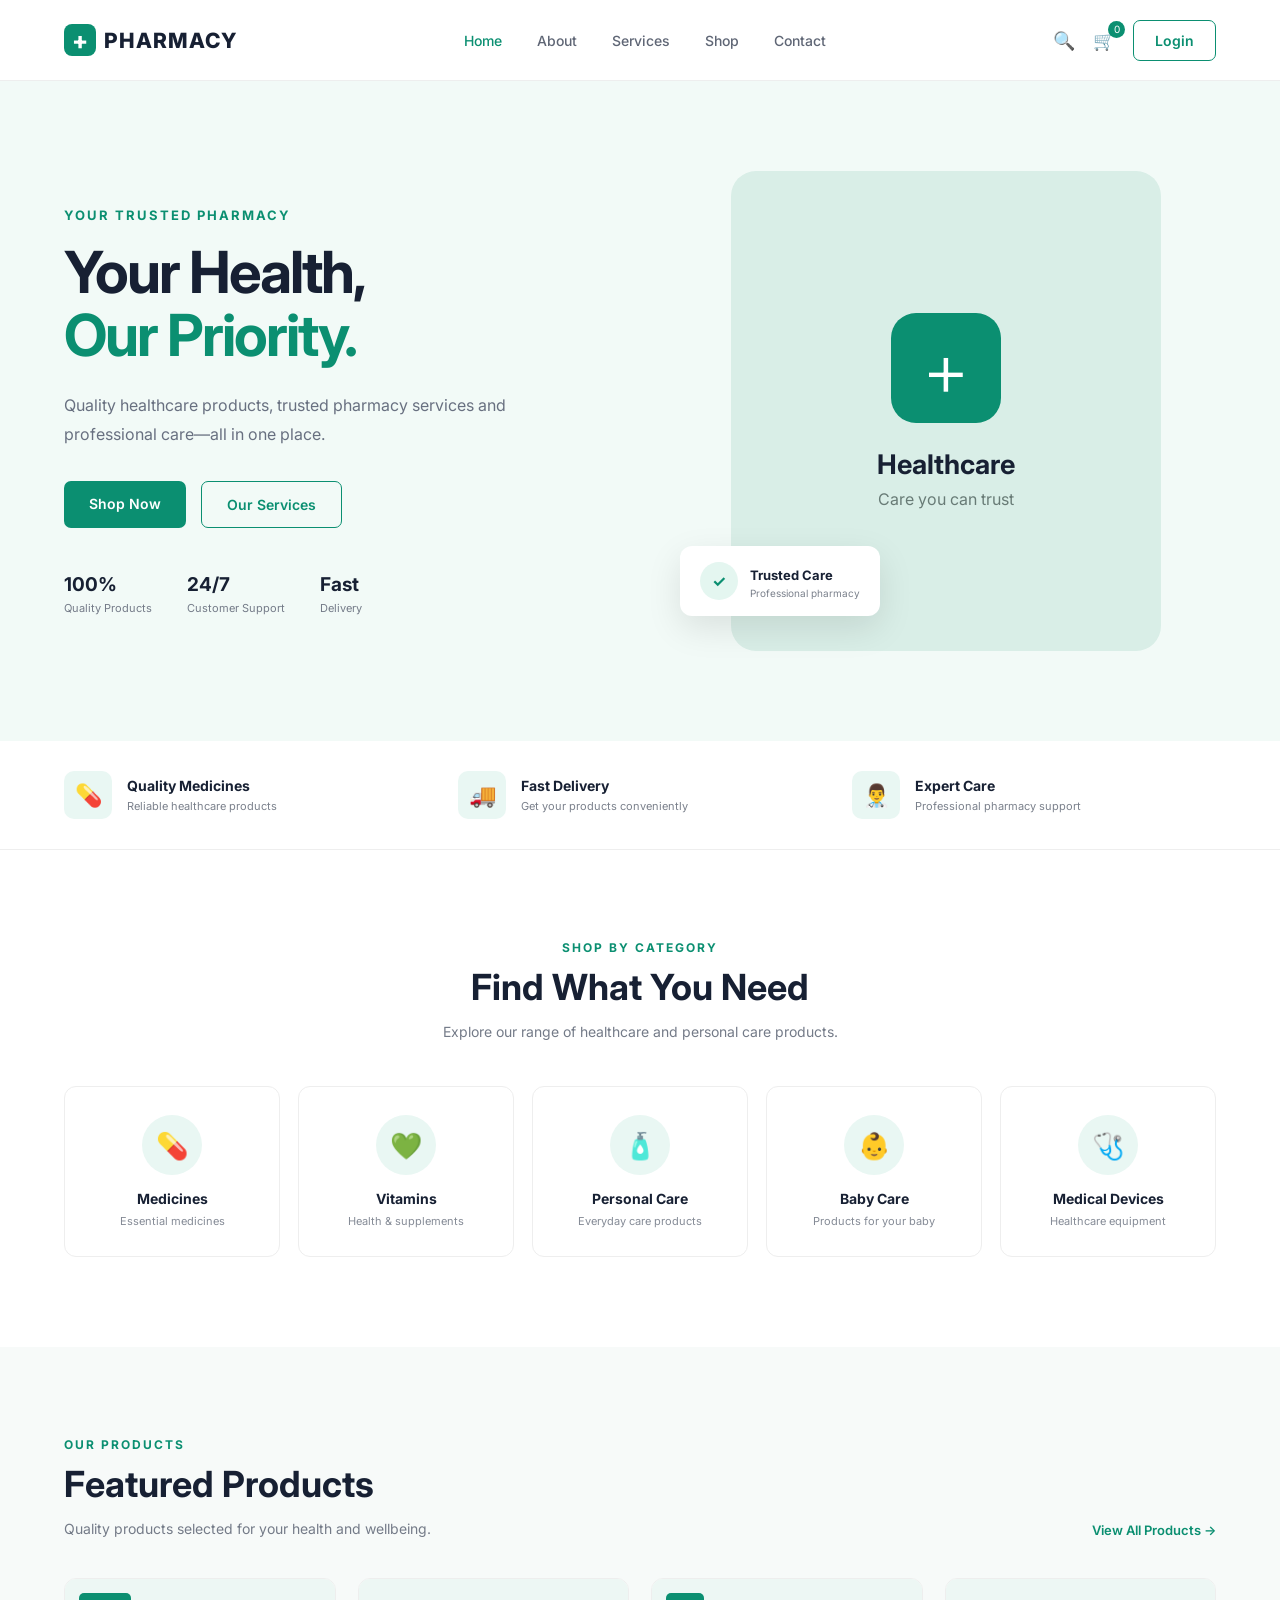
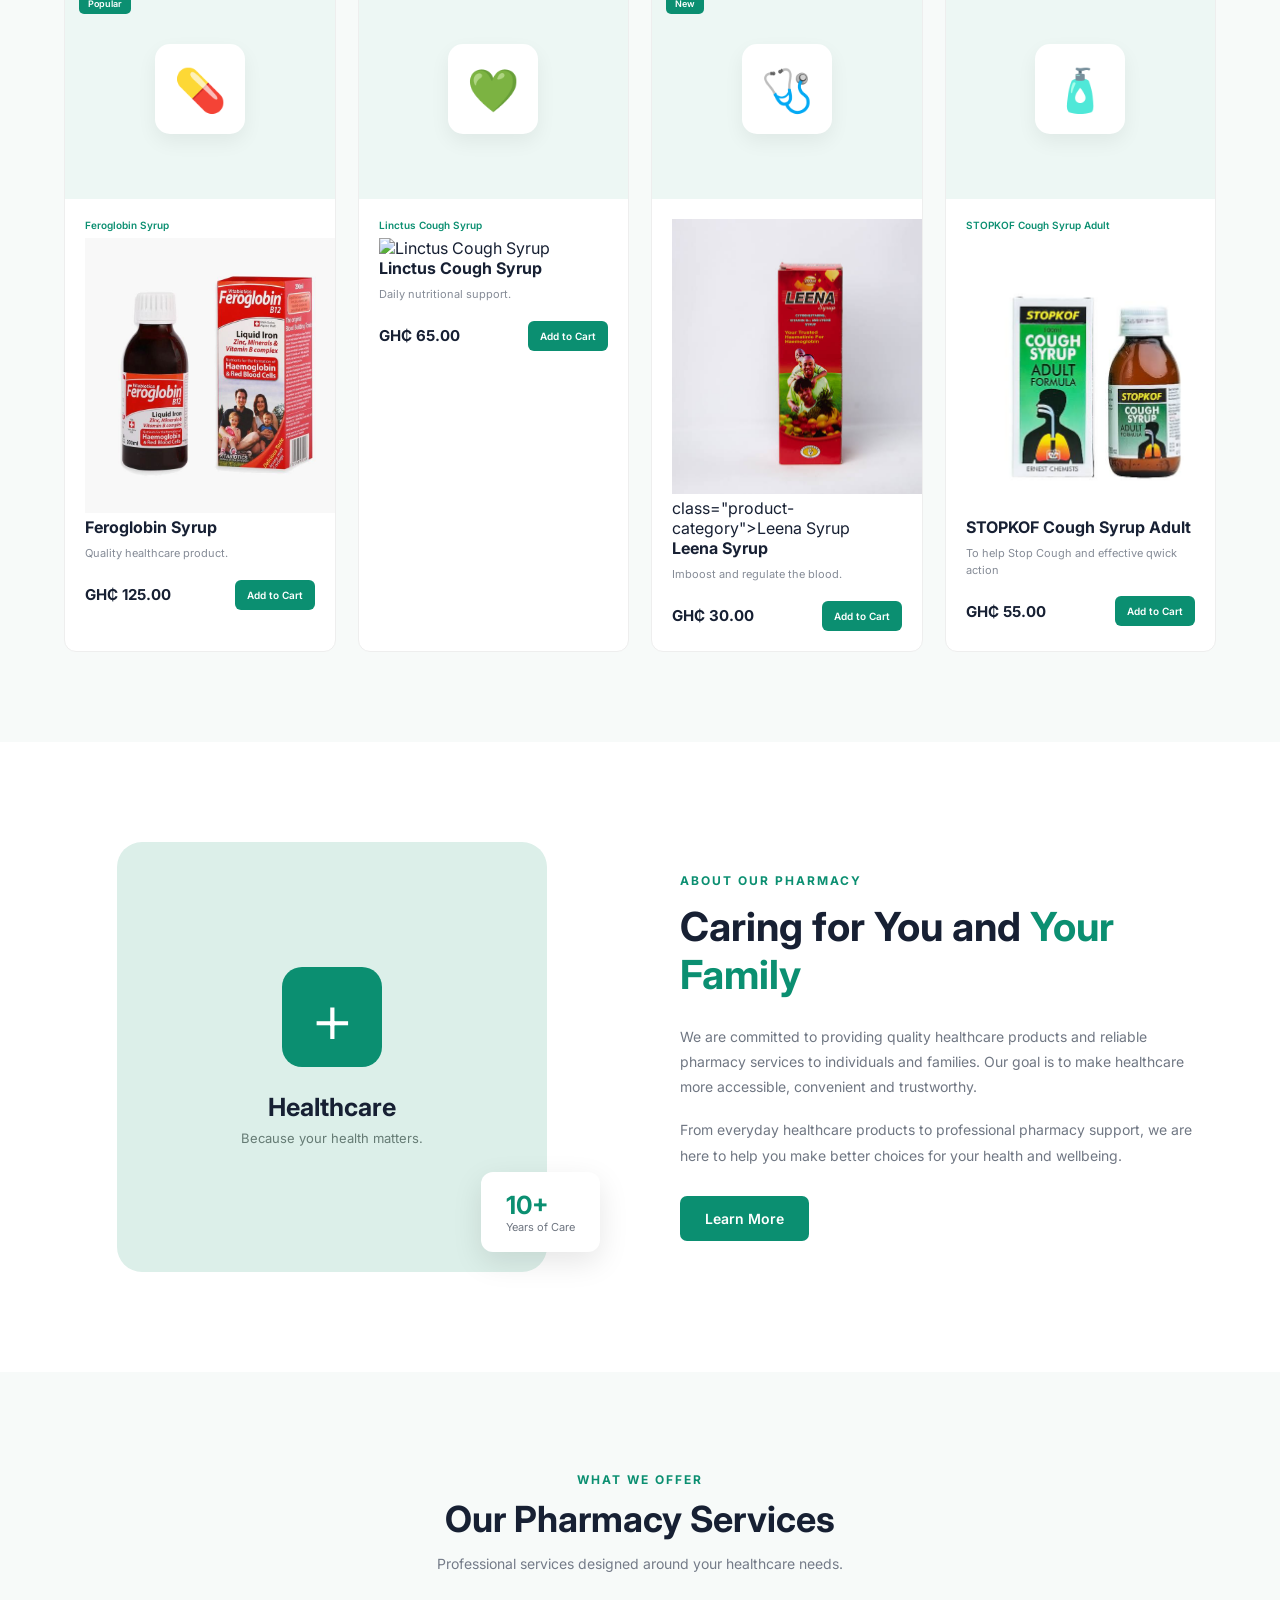
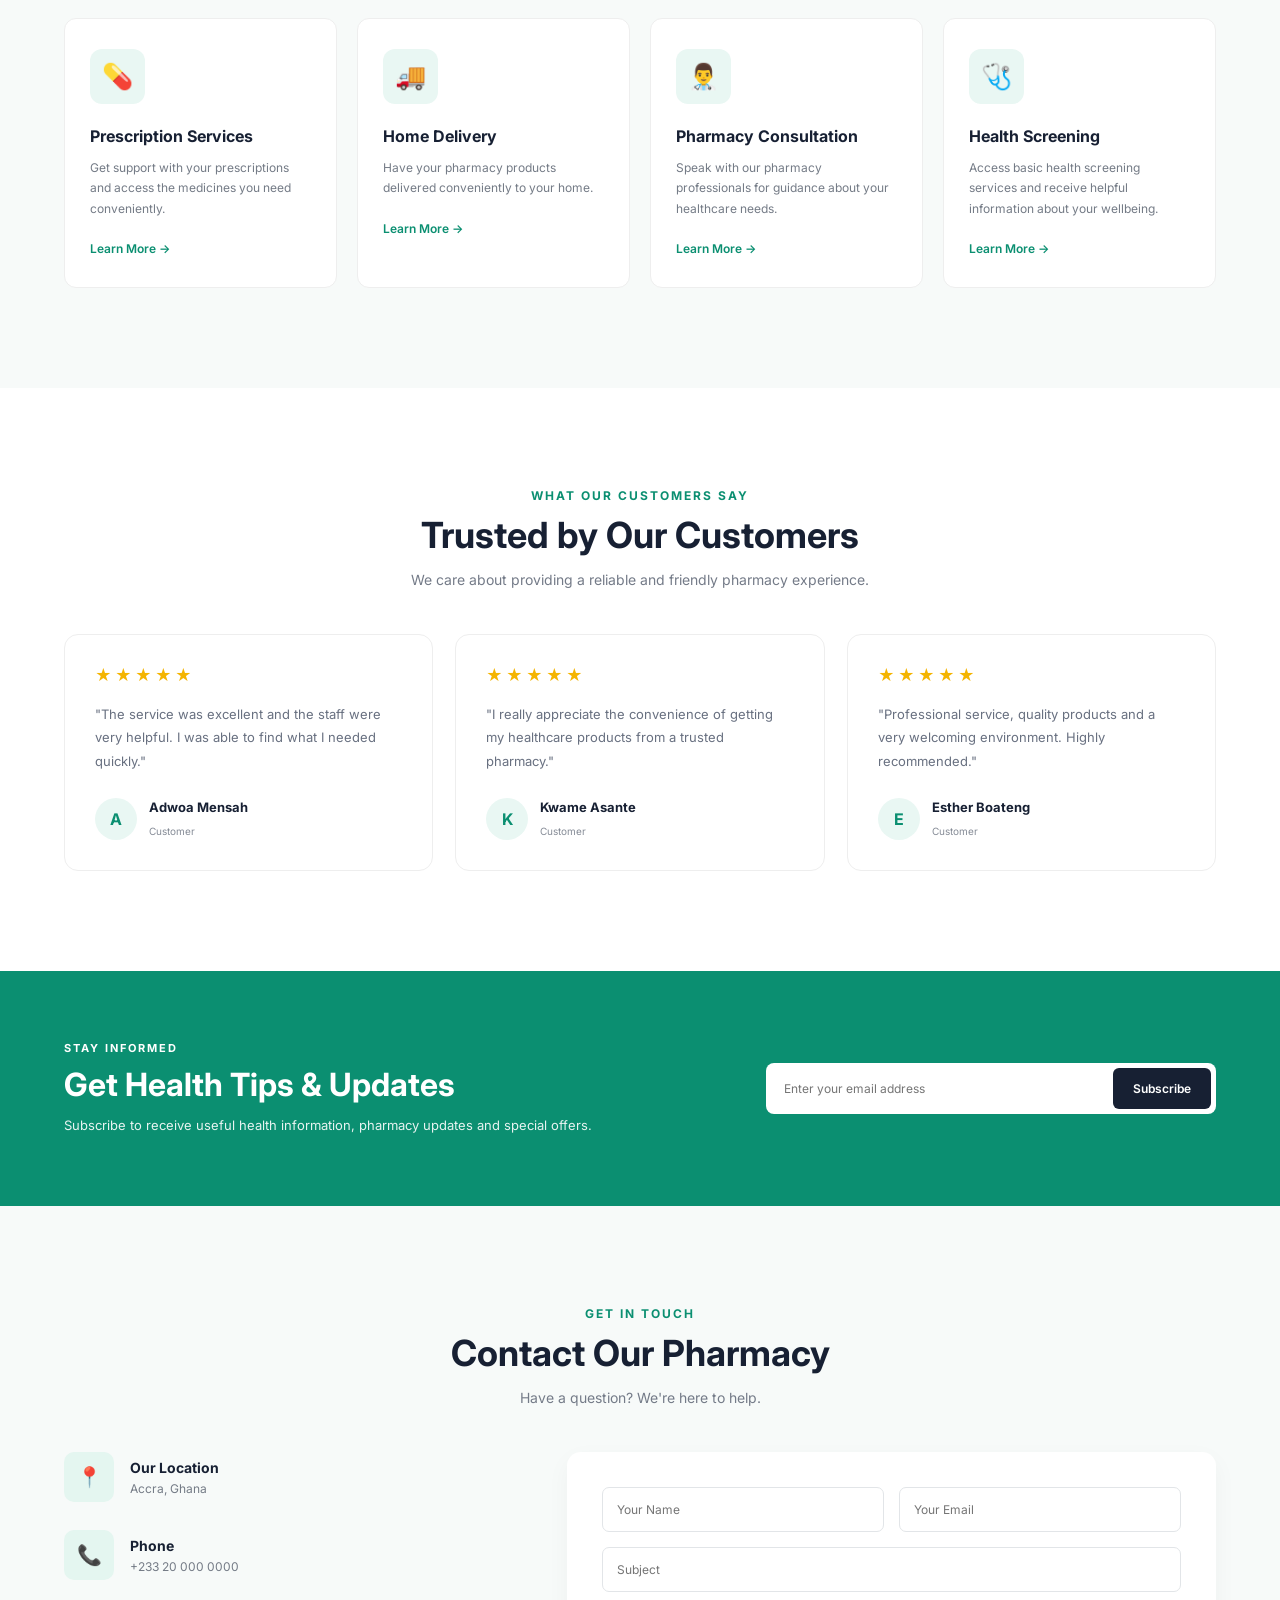
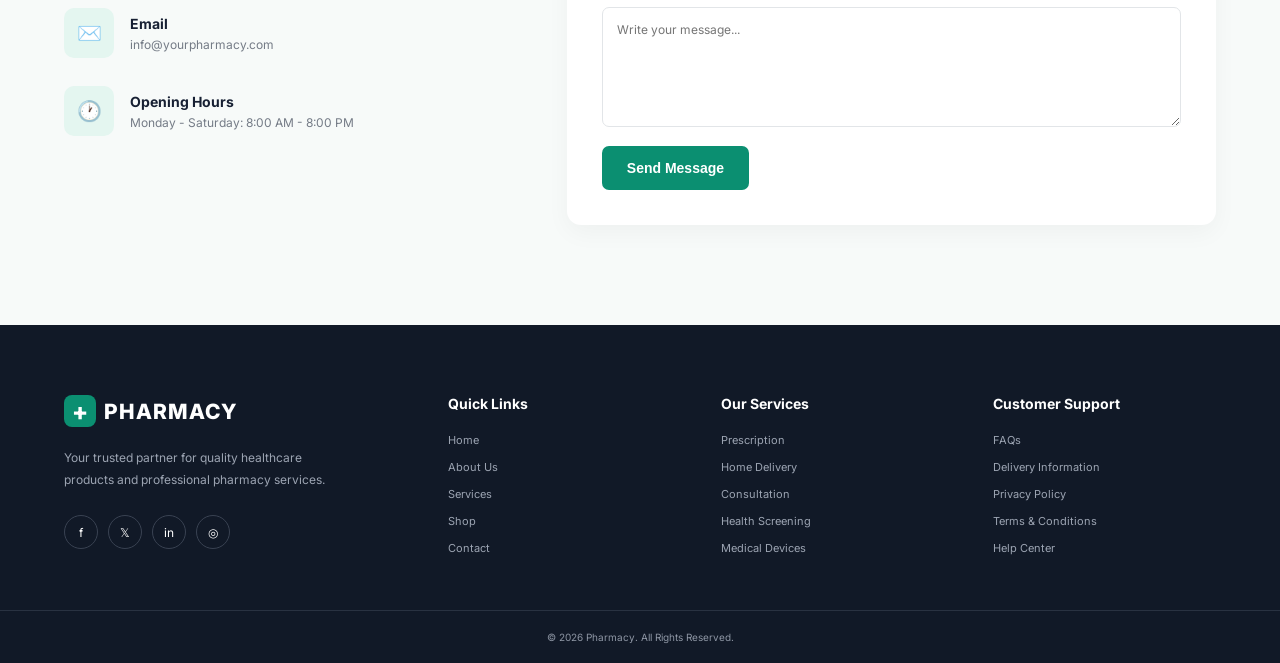
==== commit 58c8e407: "Added imagine  to it a" ====
--- a/index.html
+++ b/index.html
@@ -201,7 +201,7 @@
             </span>
           </div>
 
-          <a href="#" class="view-all"> View All Products → </a>
+          <a href="shop.html" class="view-all"> View All Products → </a>
         </div>
 
         <div class="product-grid">
@@ -213,14 +213,19 @@
             </div>
 
             <div class="product-info">
-              <p class="product-category">Healthcare</p>
-
-              <h3>Paracetamol</h3>
+              <p class="product-category">Feroglobin Syrup</p>
+              <img
+                src="Feroglobin-Syrup.jpg"
+                width="120%"
+                height="70%"
+                alt="Feroglobin Syrup"
+              />
+              <h3>Feroglobin Syrup</h3>
 
               <p class="product-description">Quality healthcare product.</p>
 
               <div class="product-bottom">
-                <strong>GH₵ 25.00</strong>
+                <strong>GH₵ 125.00</strong>
 
                 <button class="add-cart">Add to Cart</button>
               </div>
@@ -234,9 +239,14 @@
             </div>
 
             <div class="product-info">
-              <p class="product-category">Vitamins</p>
-
-              <h3>Multivitamins</h3>
+              <p class="product-category">Linctus Cough Syrup</p>
+              <img
+                src="c:\Users\HP\Documents\GitHub\Pharmacy-Work-App\Dannex-Linctus-Cough-Syrup-3-300x300.webp"
+                width="120%"
+                height="70%"
+                alt="Linctus Cough Syrup"
+              />
+              <h3>Linctus Cough Syrup</h3>
 
               <p class="product-description">Daily nutritional support.</p>
 
@@ -256,16 +266,20 @@
             </div>
 
             <div class="product-info">
-              <p class="product-category">Medical Device</p>
-
-              <h3>Digital Thermometer</h3>
-
-              <p class="product-description">
-                Easy and accurate temperature checking.
-              </p>
+              <img
+                src="images (2).jfif"
+                width="120%"
+                height="70%"
+                alt="Leena Syrup"
+              />
+              <p>class="product-category">Leena Syrup</p>
+
+              <h3>Leena Syrup</h3>
+
+              <p class="product-description">Imboost and regulate the blood.</p>
 
               <div class="product-bottom">
-                <strong>GH₵ 45.00</strong>
+                <strong>GH₵ 30.00</strong>
 
                 <button class="add-cart">Add to Cart</button>
               </div>
@@ -279,11 +293,19 @@
             </div>
 
             <div class="product-info">
-              <p class="product-category">Personal Care</p>
-
-              <h3>Body Lotion</h3>
-
-              <p class="product-description">Gentle care for your skin.</p>
+              <p class="product-category">STOPKOF Cough Syrup Adult</p>
+              <img
+                src="images (3).jfif"
+                width="120%"
+                height="70%"
+                alt="STOPKOF Cough Syrup Adult"
+              />
+
+              <h3>STOPKOF Cough Syrup Adult</h3>
+
+              <p class="product-description">
+                To help Stop Cough and effective qwick action
+              </p>
 
               <div class="product-bottom">
                 <strong>GH₵ 55.00</strong>
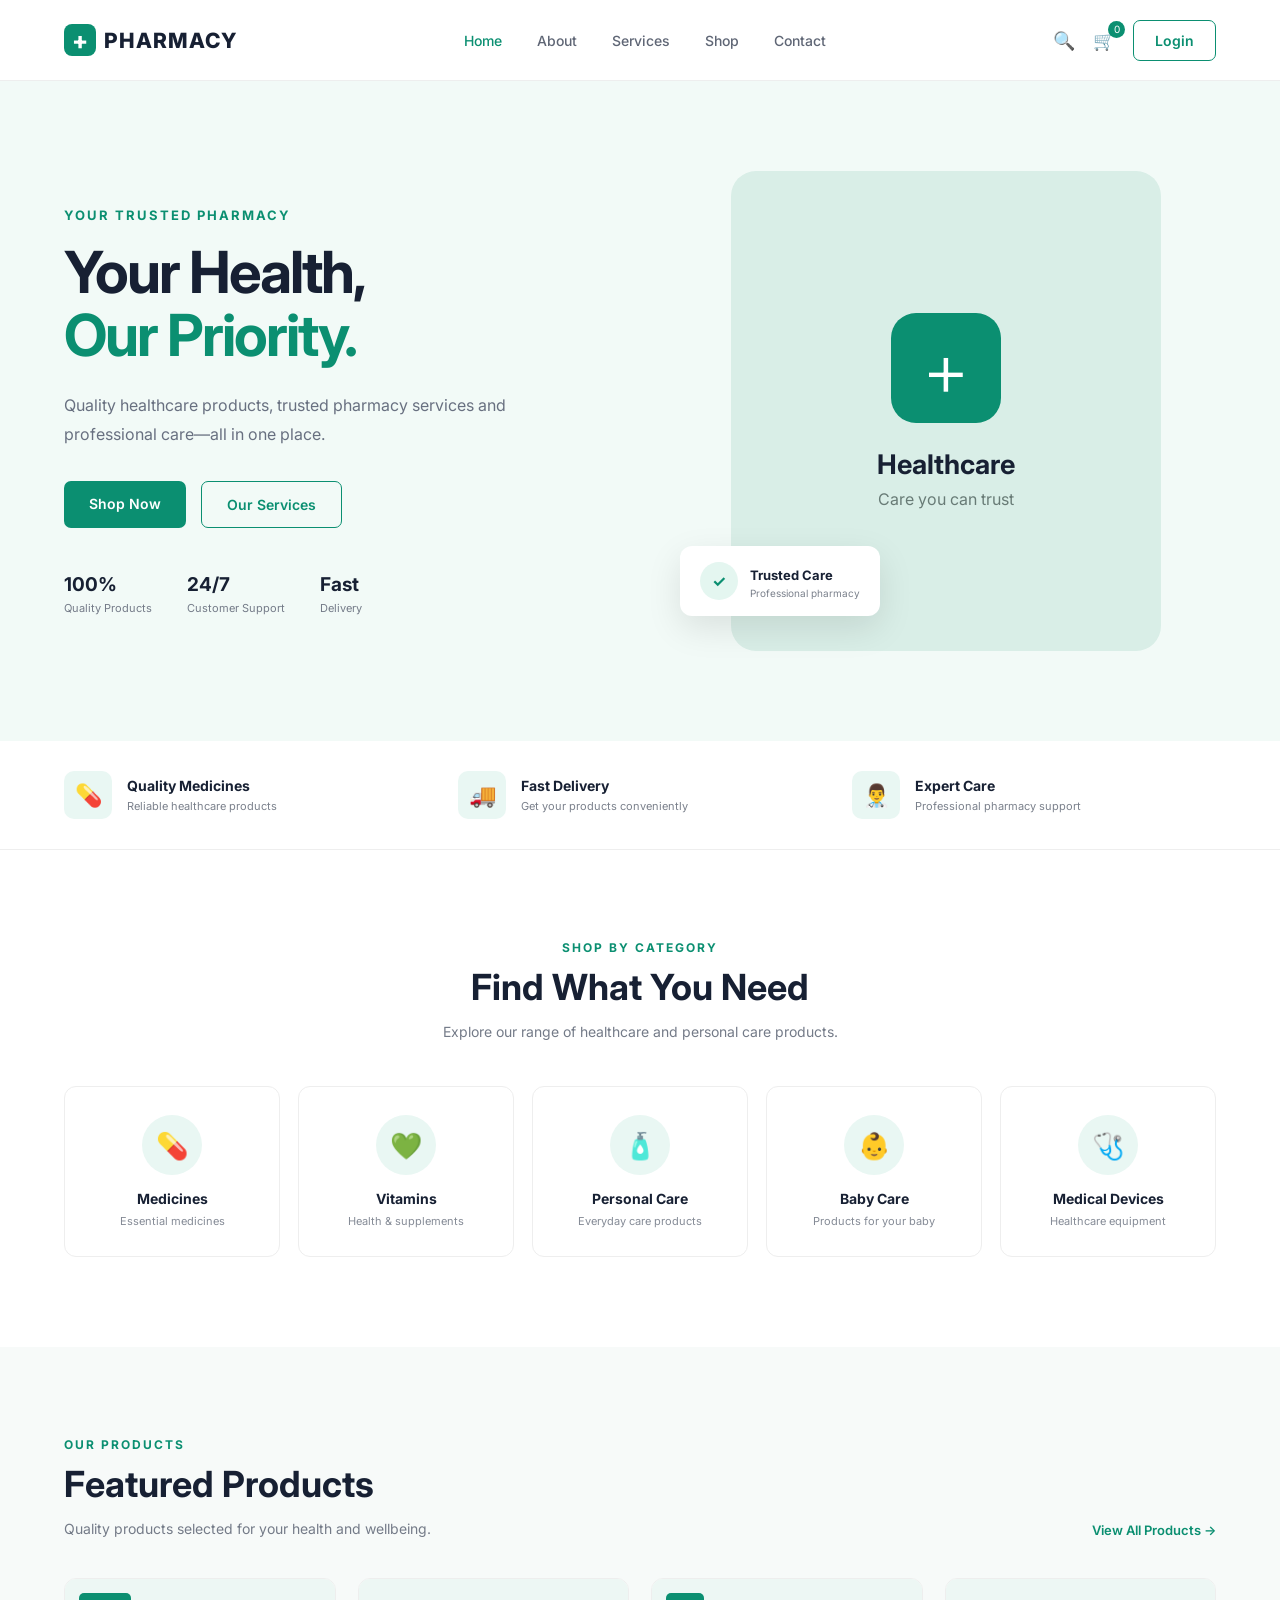
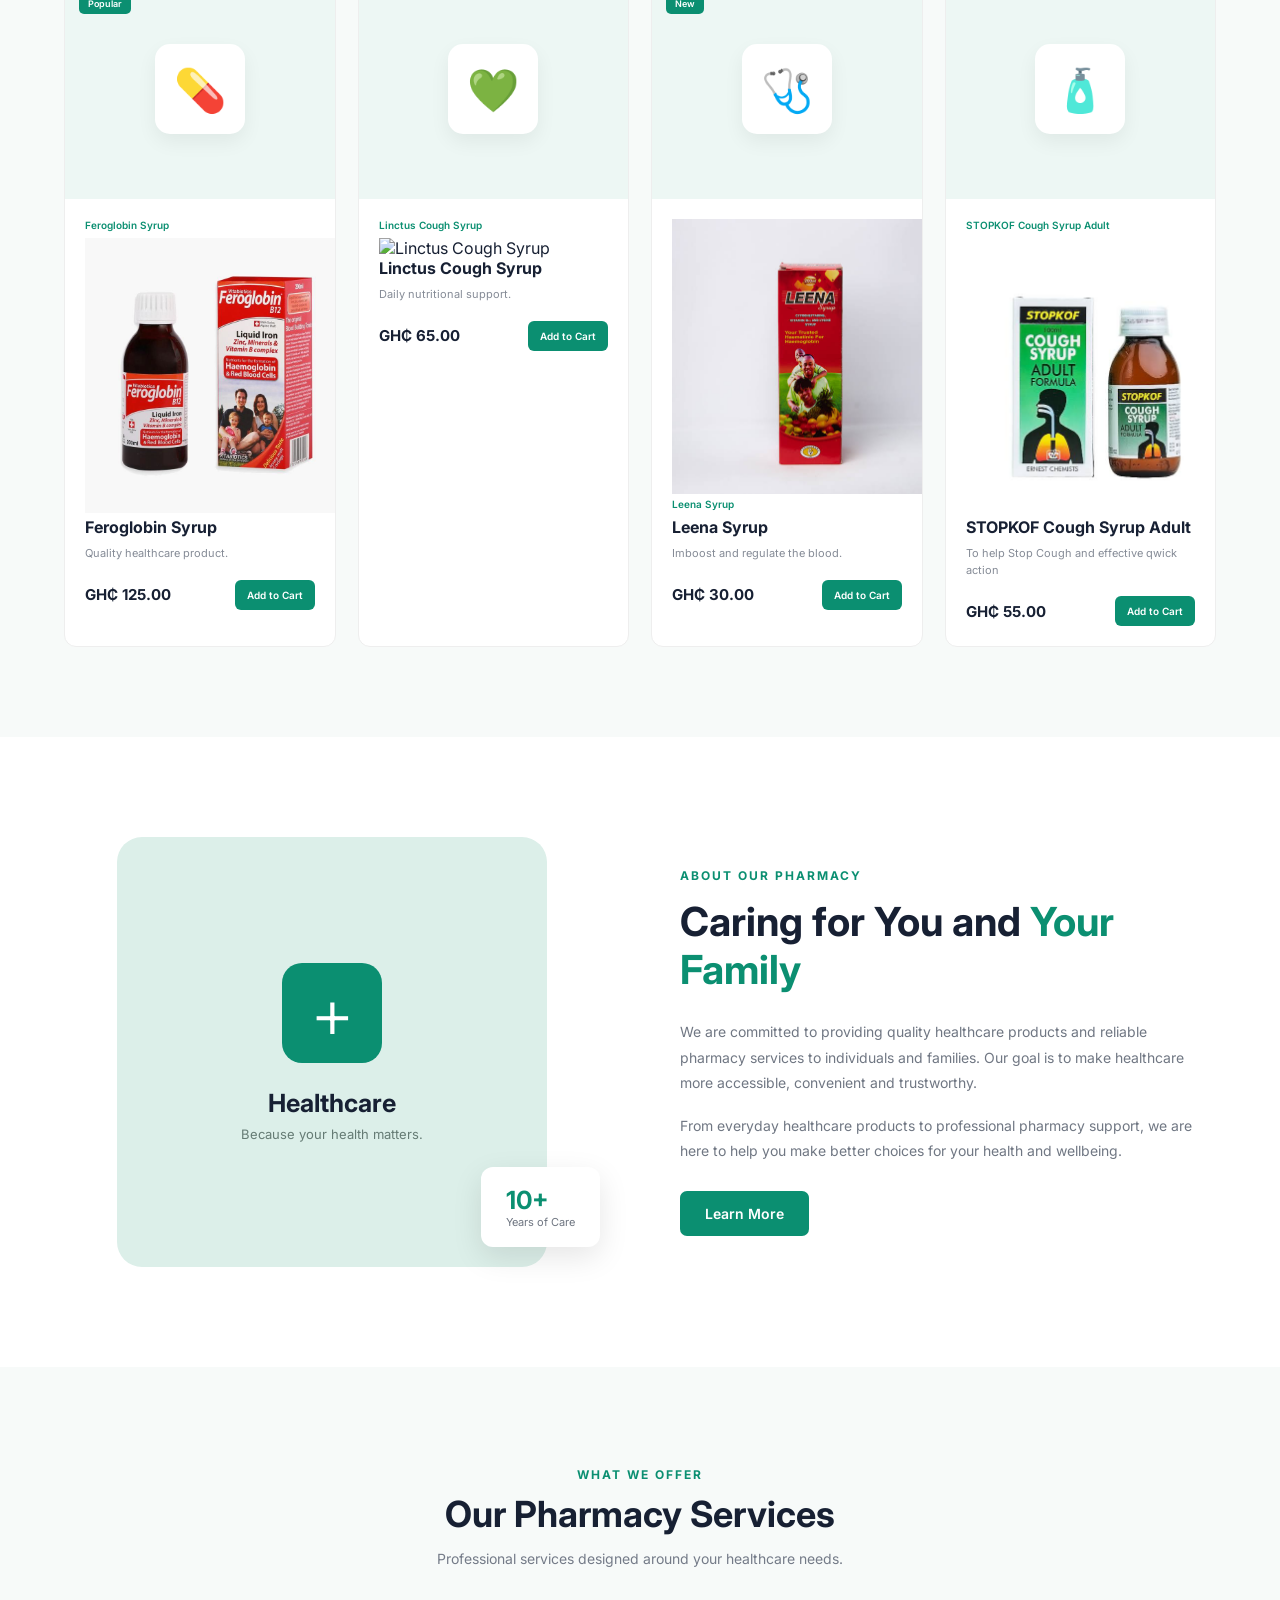
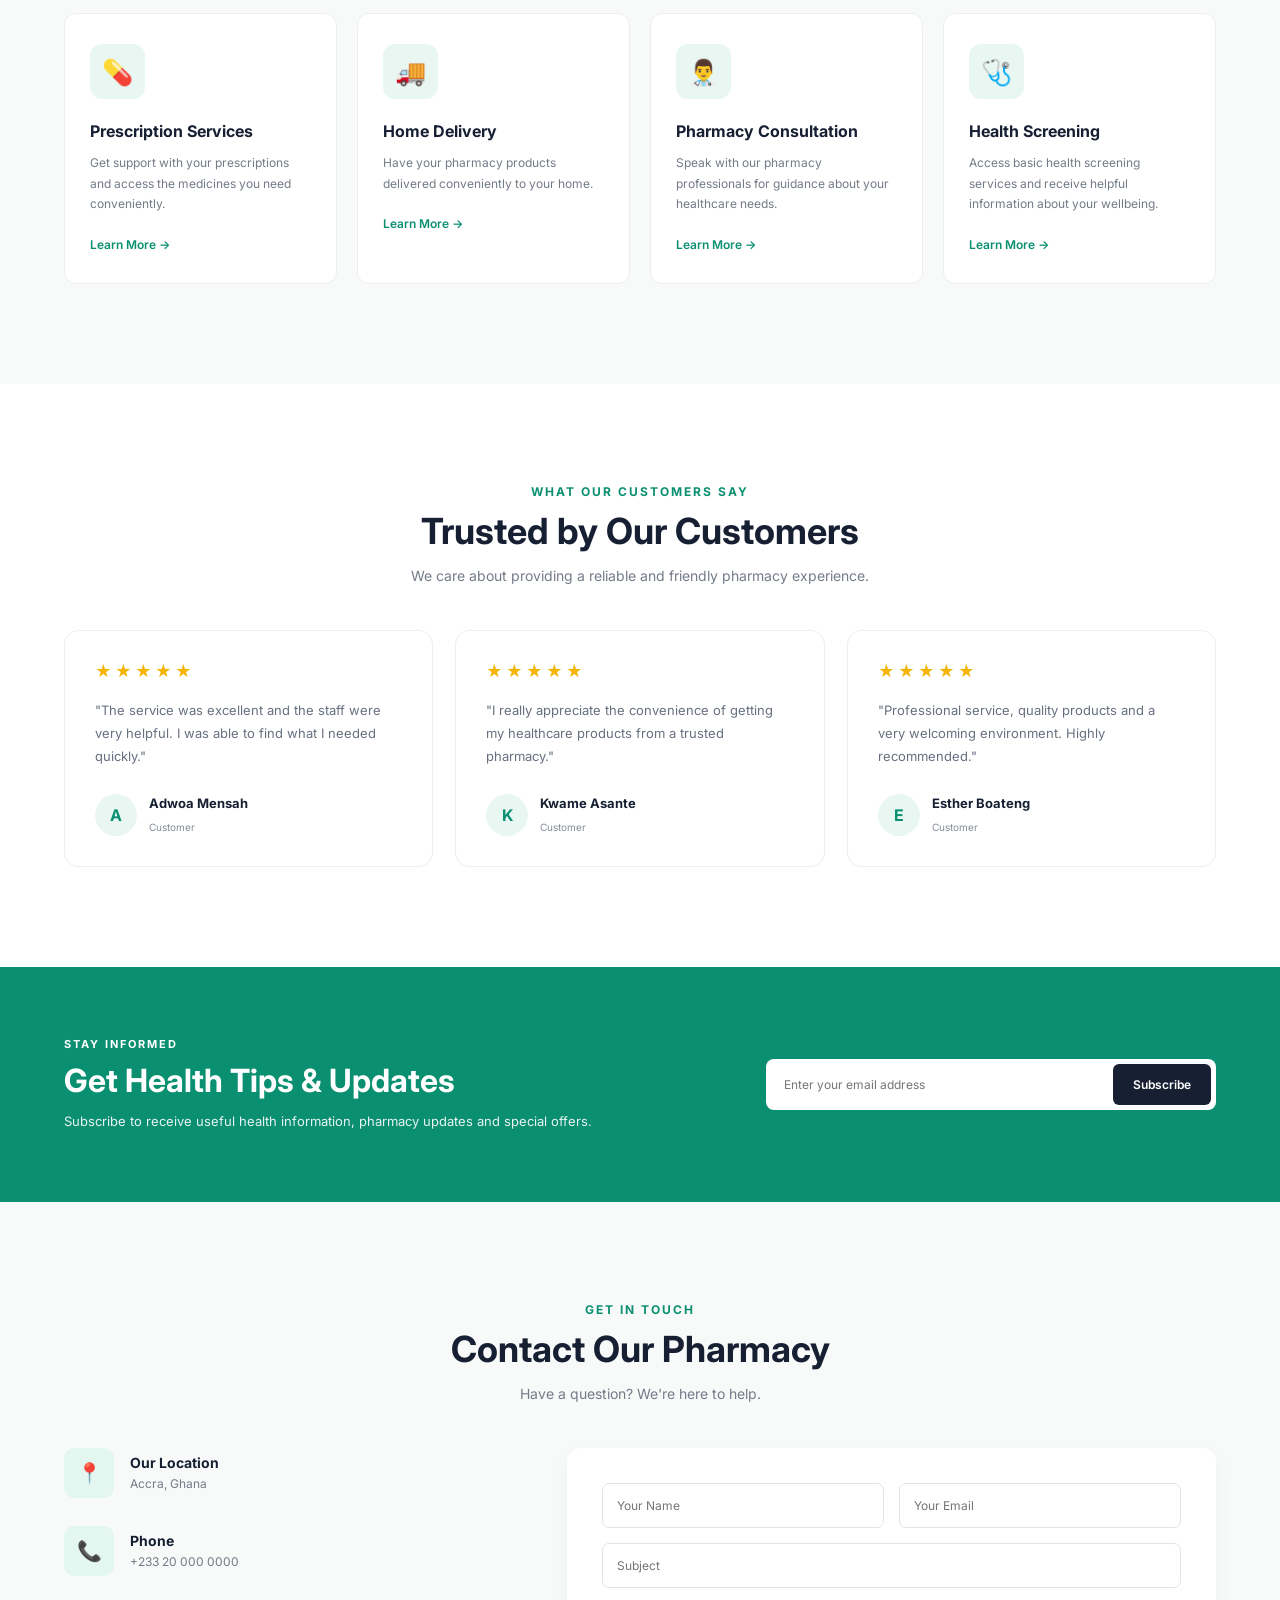
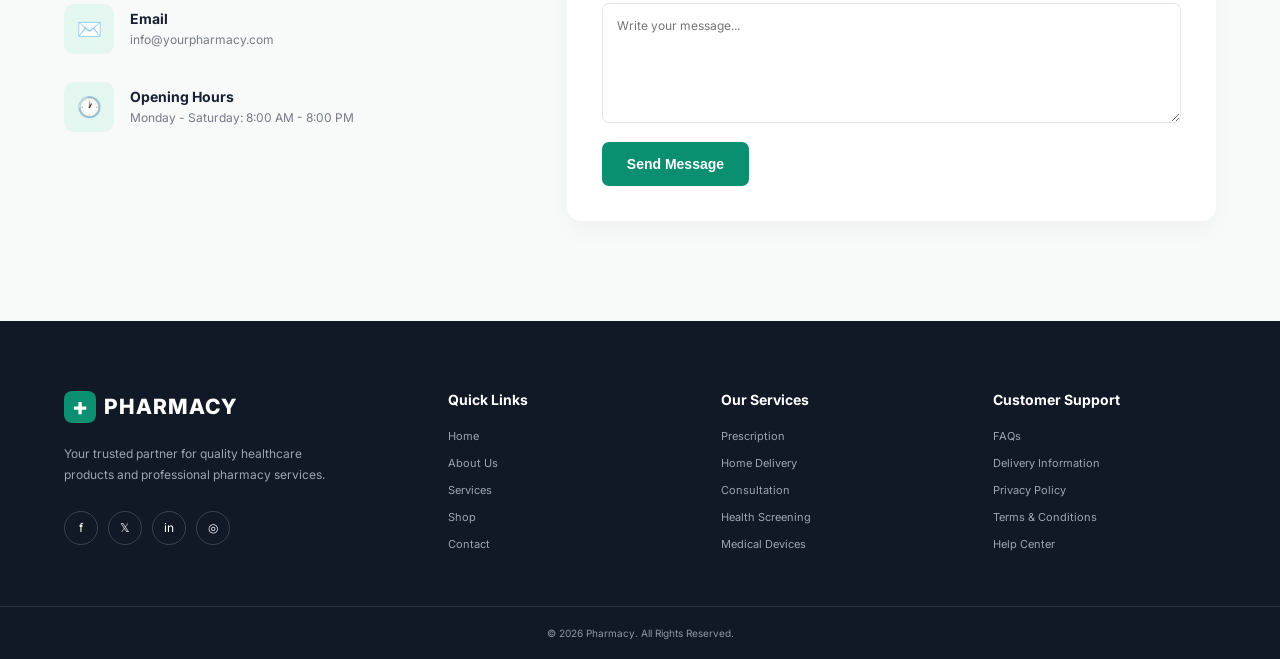
==== commit 3136cb3c: "Added Imagine to the webpage and working in HTML" ====
--- a/index.html
+++ b/index.html
@@ -272,7 +272,7 @@
                 height="70%"
                 alt="Leena Syrup"
               />
-              <p>class="product-category">Leena Syrup</p>
+              <p class="product-category">Leena Syrup</p>
 
               <h3>Leena Syrup</h3>
 
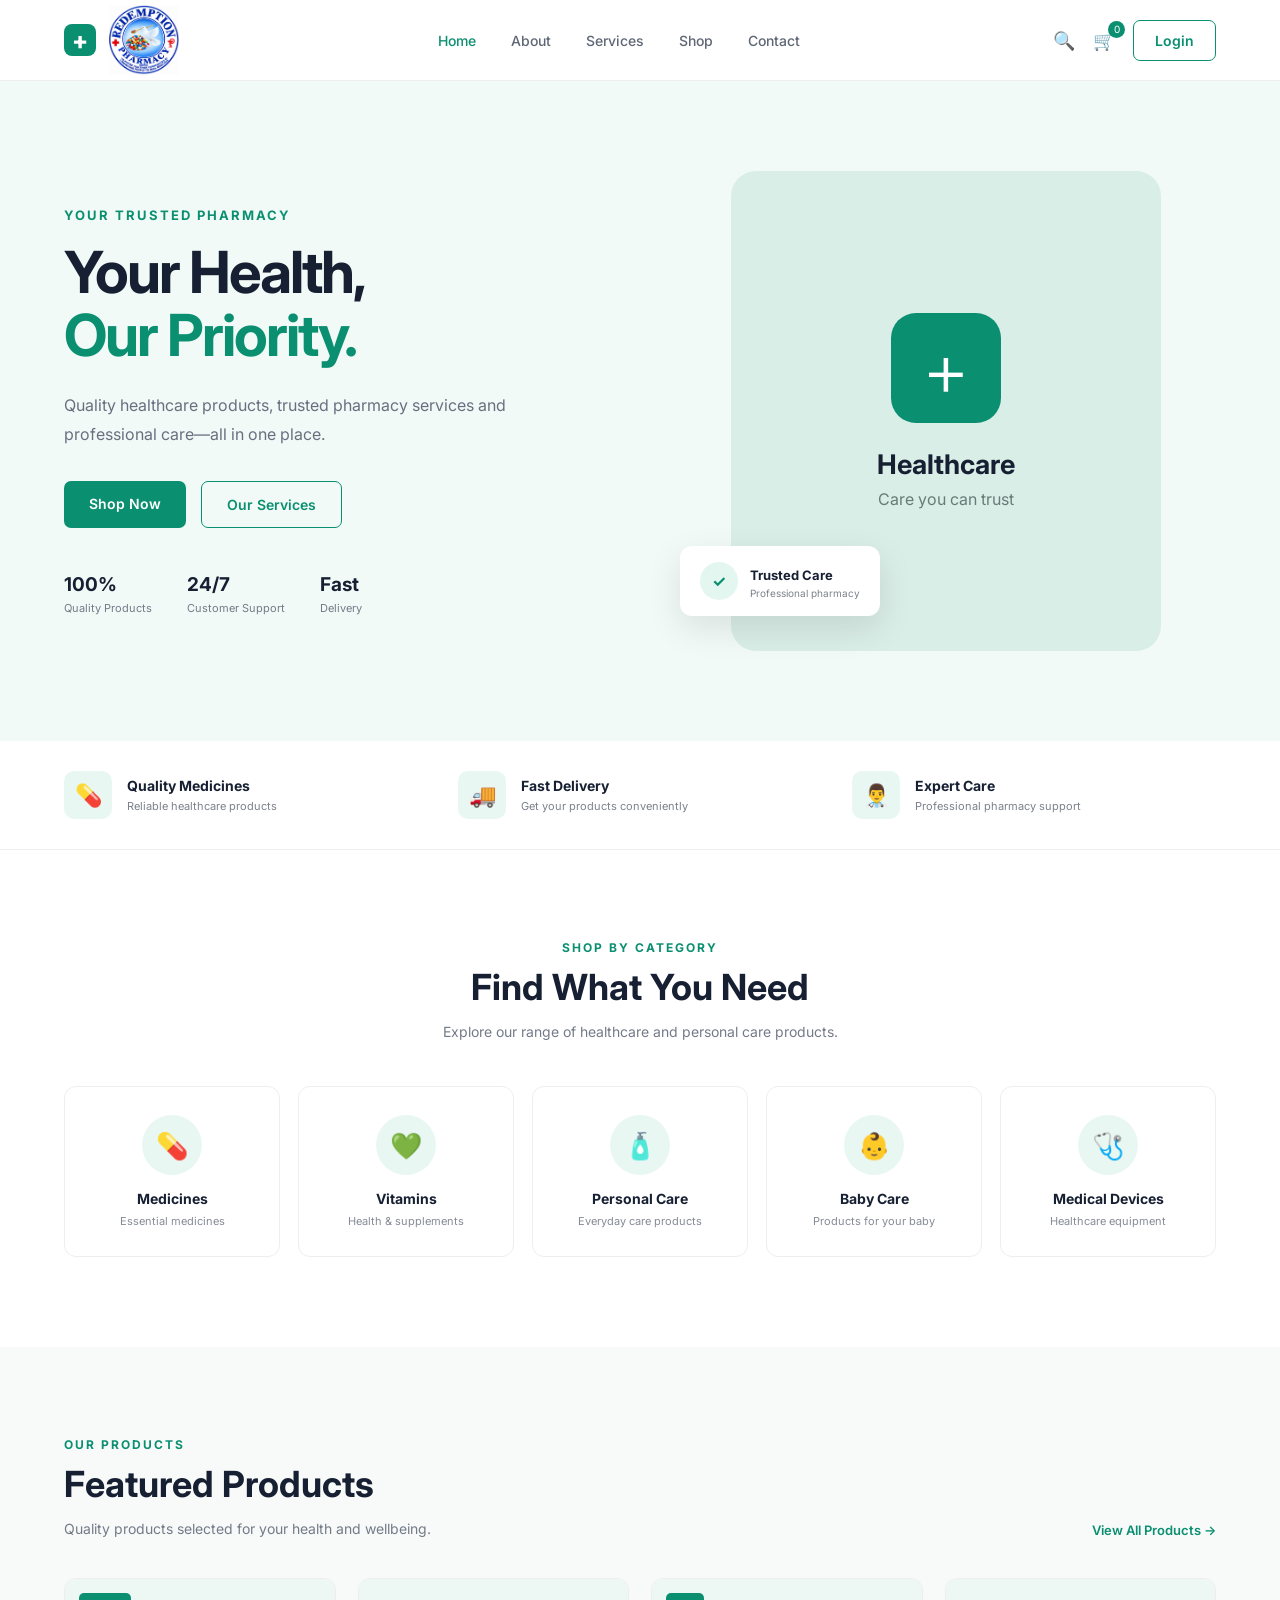
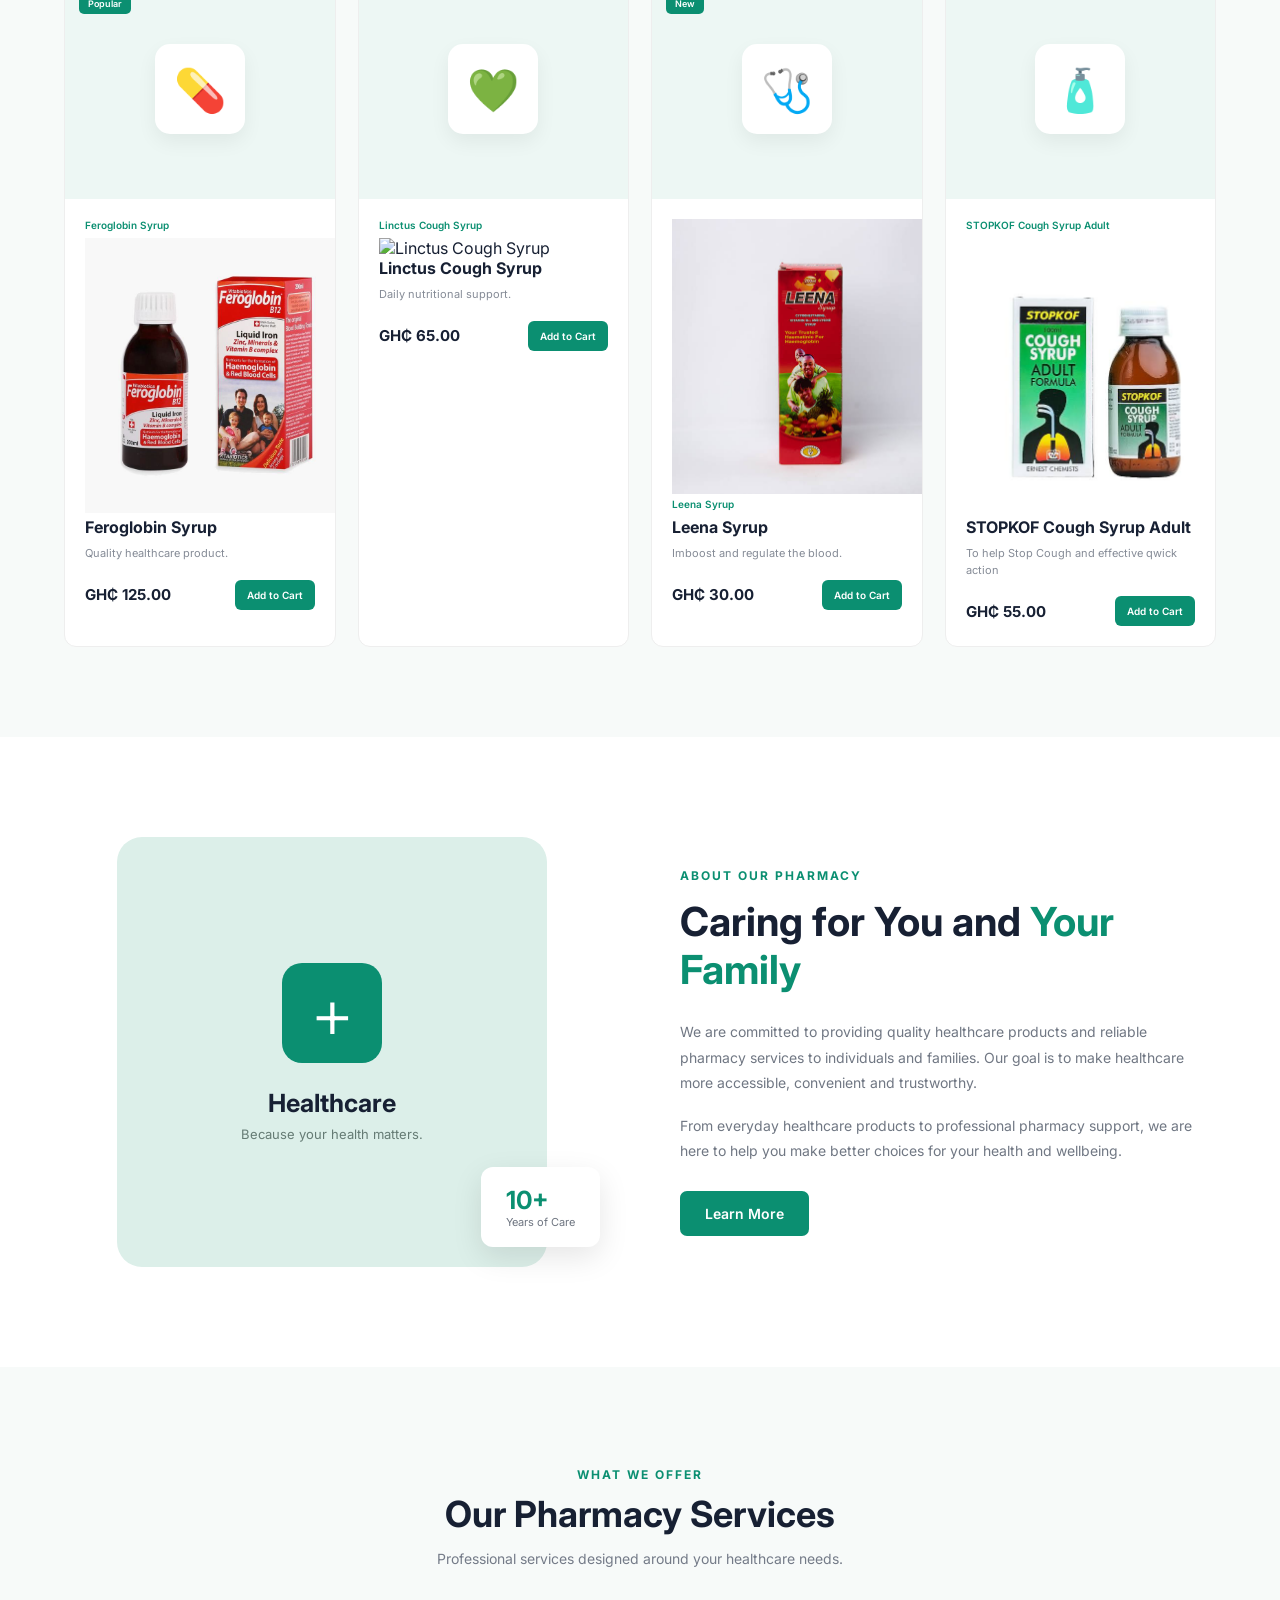
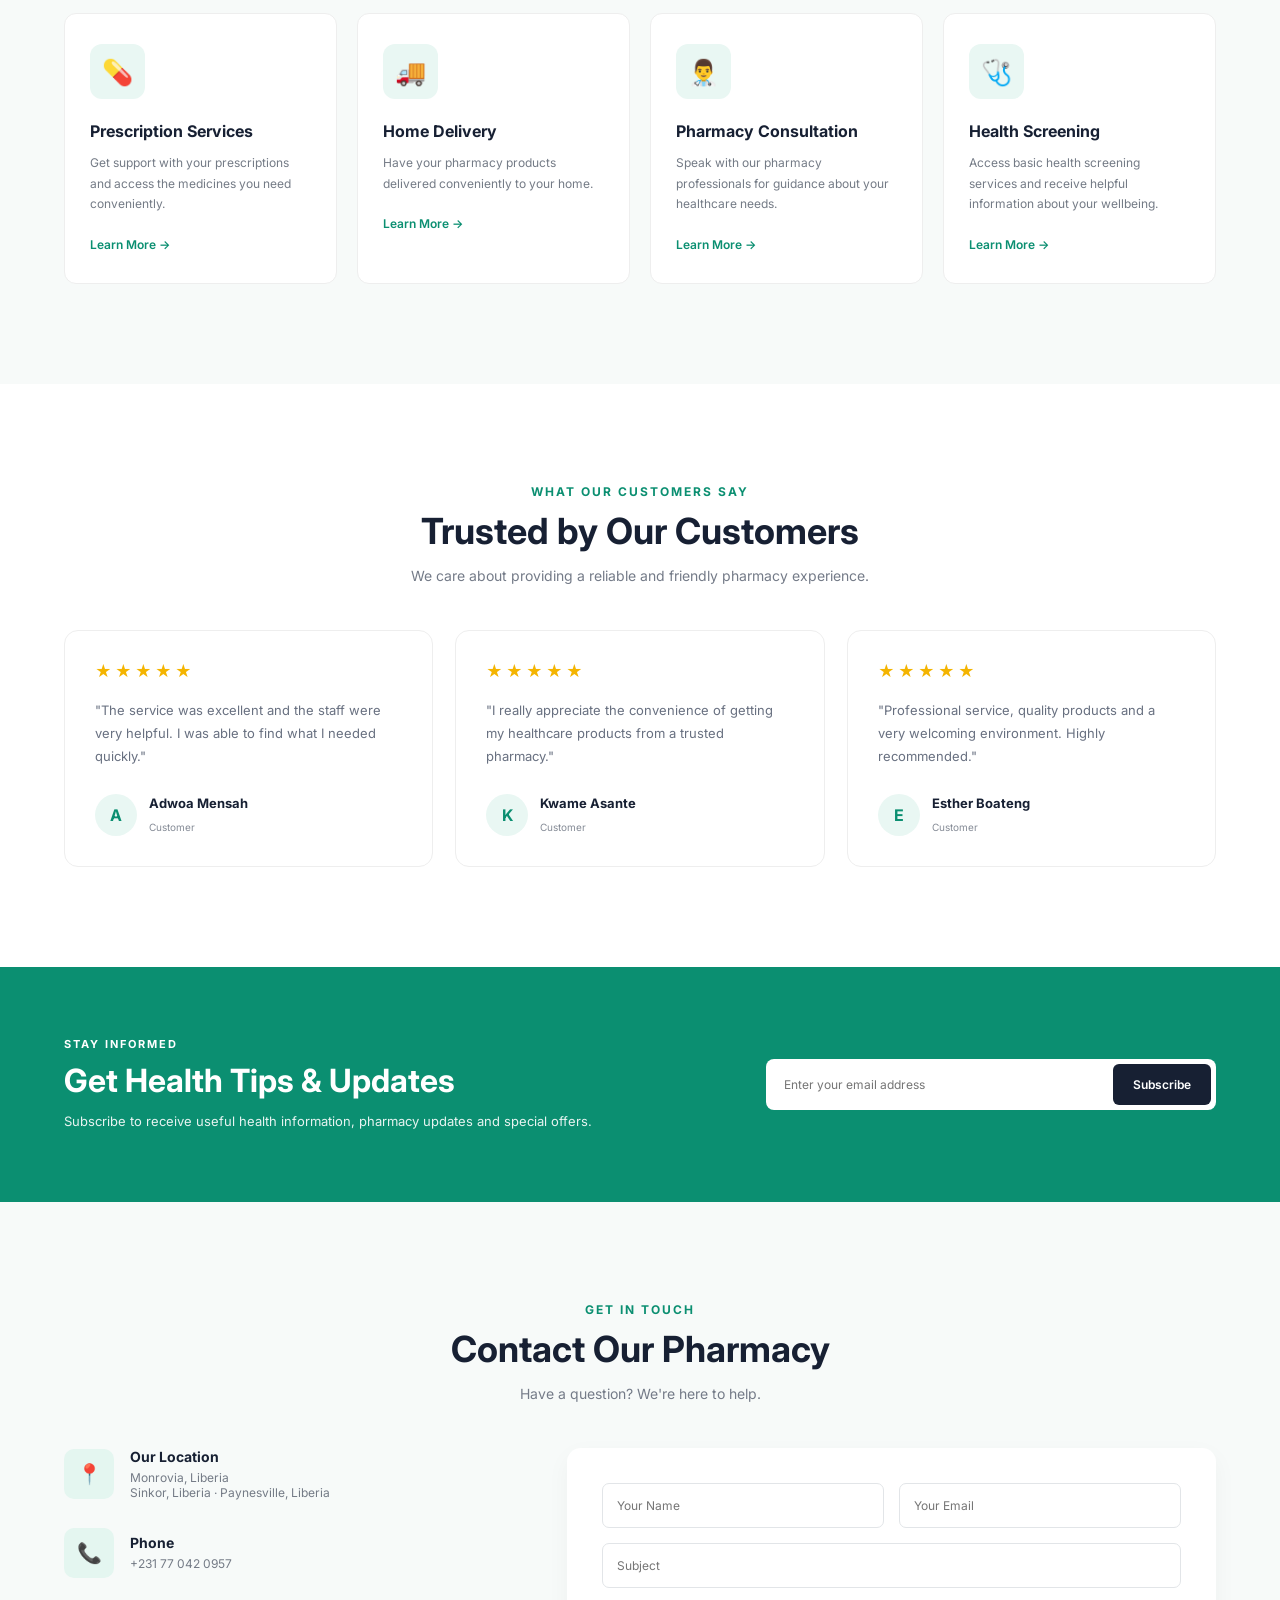
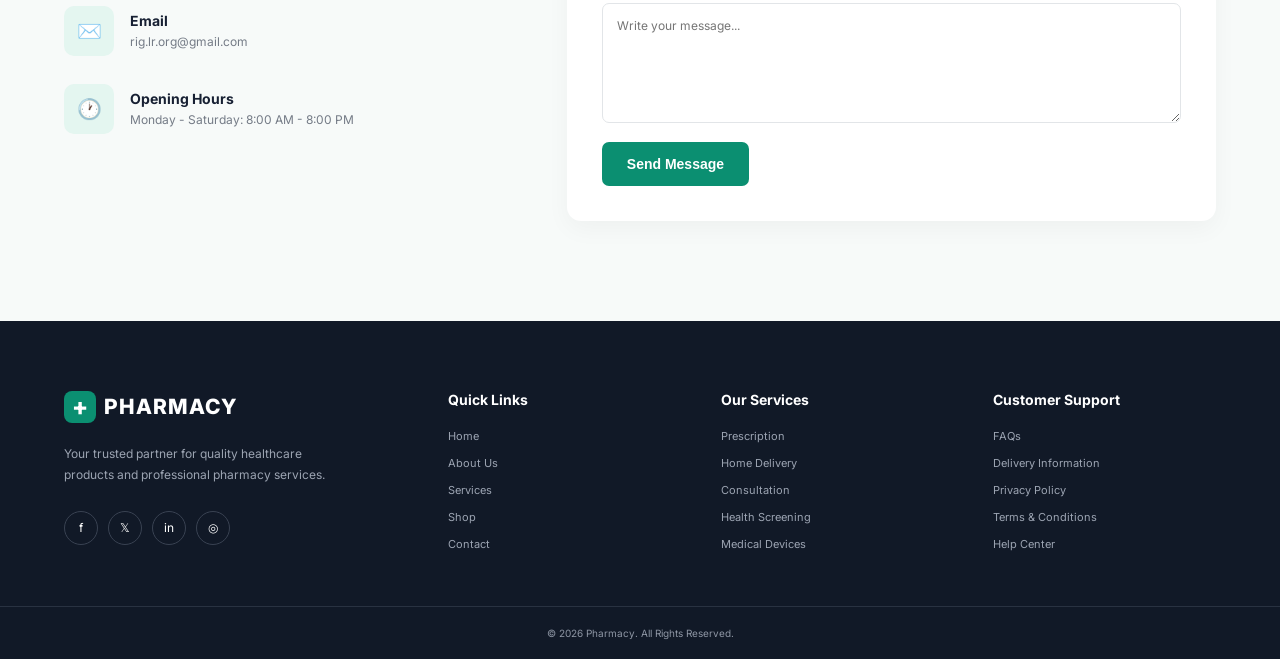
==== commit efae81d9: "Added LOGO and worked on the contract page as well" ====
--- a/index.html
+++ b/index.html
@@ -22,10 +22,13 @@
     <!-- ================= HEADER ================= -->
     <header class="header">
       <div class="container nav-container">
-        <!-- Temporary Logo -->
         <a href="#" class="logo">
           <span>+</span>
-          PHARMACY
+          <img
+            src="ChatGPT Image Sep 10, 2026, 01_22_27 AM.png"
+            alt="LouiGo Logo"
+            style="width: 80px; height: 70px; object-fit: contain"
+          />
         </a>
 
         <!-- Navigation -->
@@ -538,7 +541,8 @@
 
               <div>
                 <h3>Our Location</h3>
-                <p>Accra, Ghana</p>
+                <p> Monrovia, Liberia</p>
+                <p>Sinkor, Liberia · Paynesville, Liberia</p>
               </div>
             </div>
 
@@ -547,7 +551,7 @@
 
               <div>
                 <h3>Phone</h3>
-                <p>+233 20 000 0000</p>
+                <p>+231 77 042 0957</p>
               </div>
             </div>
 
@@ -556,7 +560,7 @@
 
               <div>
                 <h3>Email</h3>
-                <p>info@yourpharmacy.com</p>
+                <p>rig.lr.org@gmail.com</p>
               </div>
             </div>
 
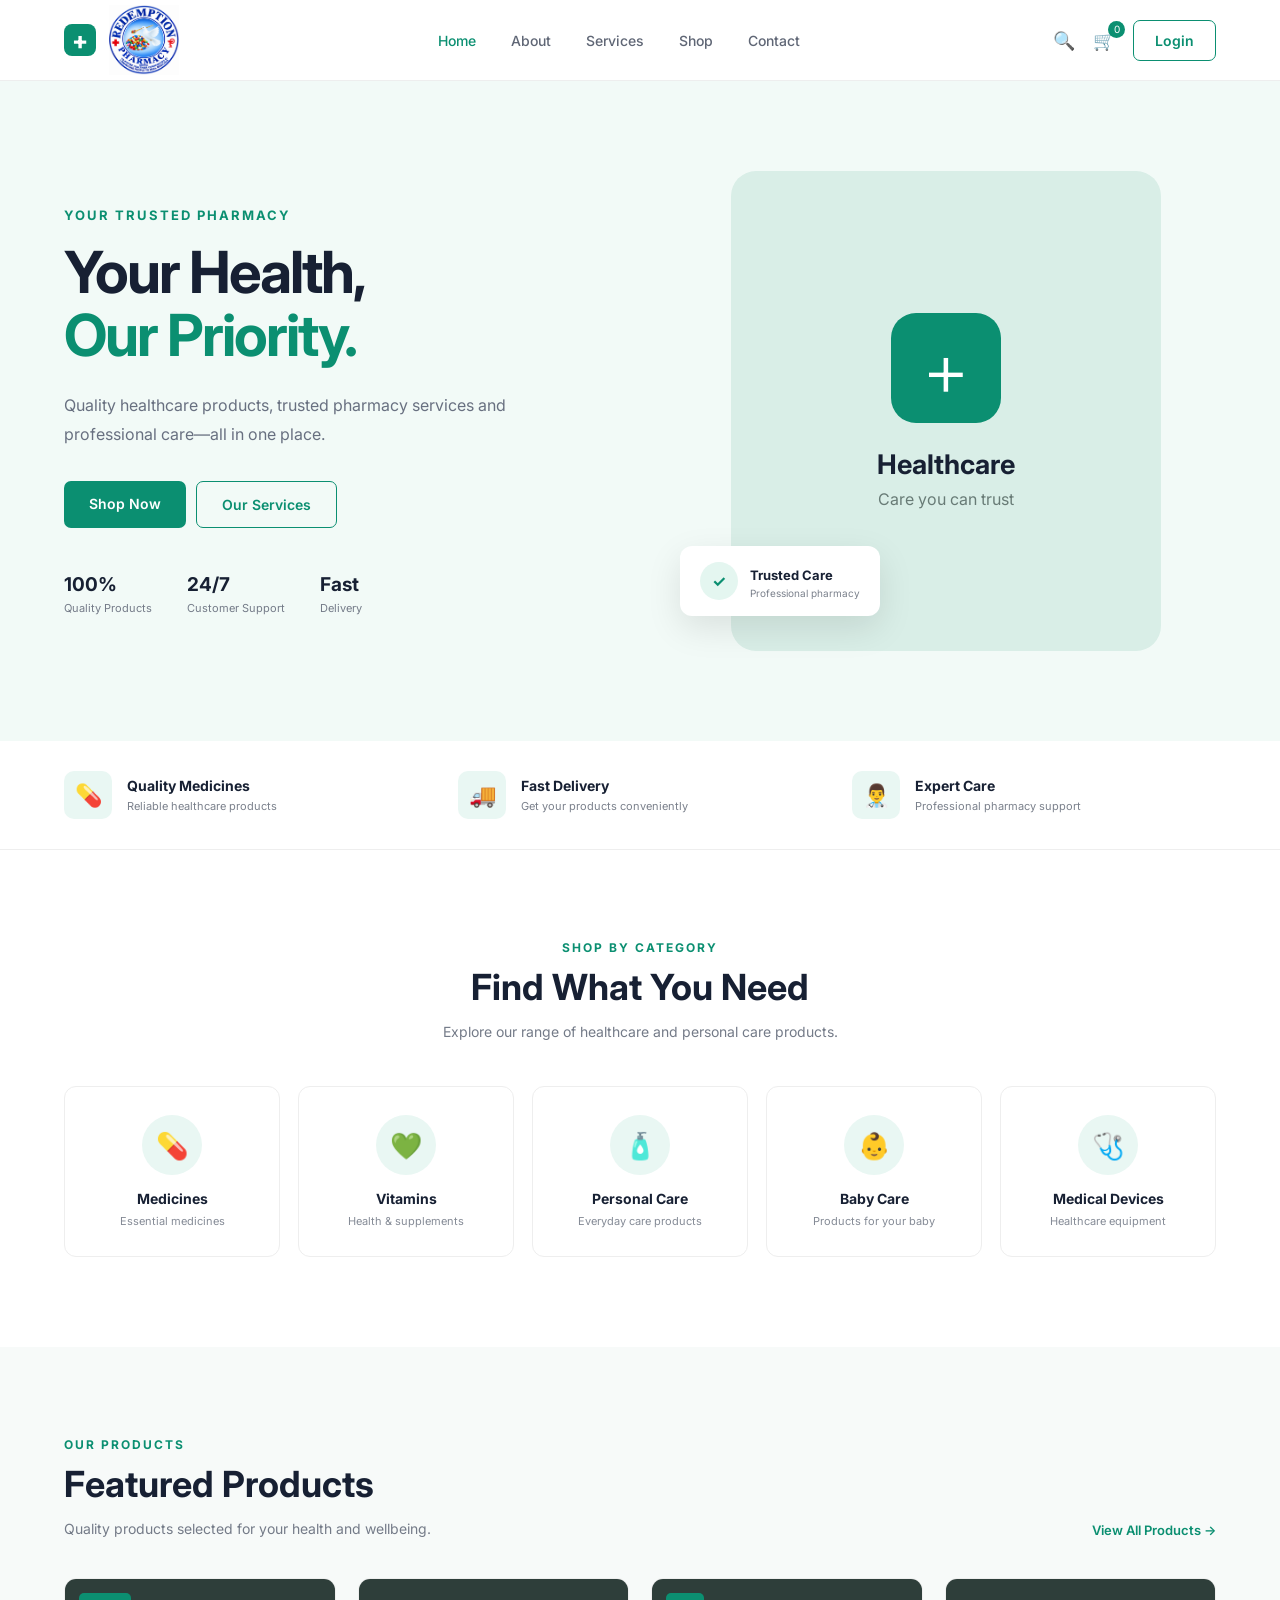
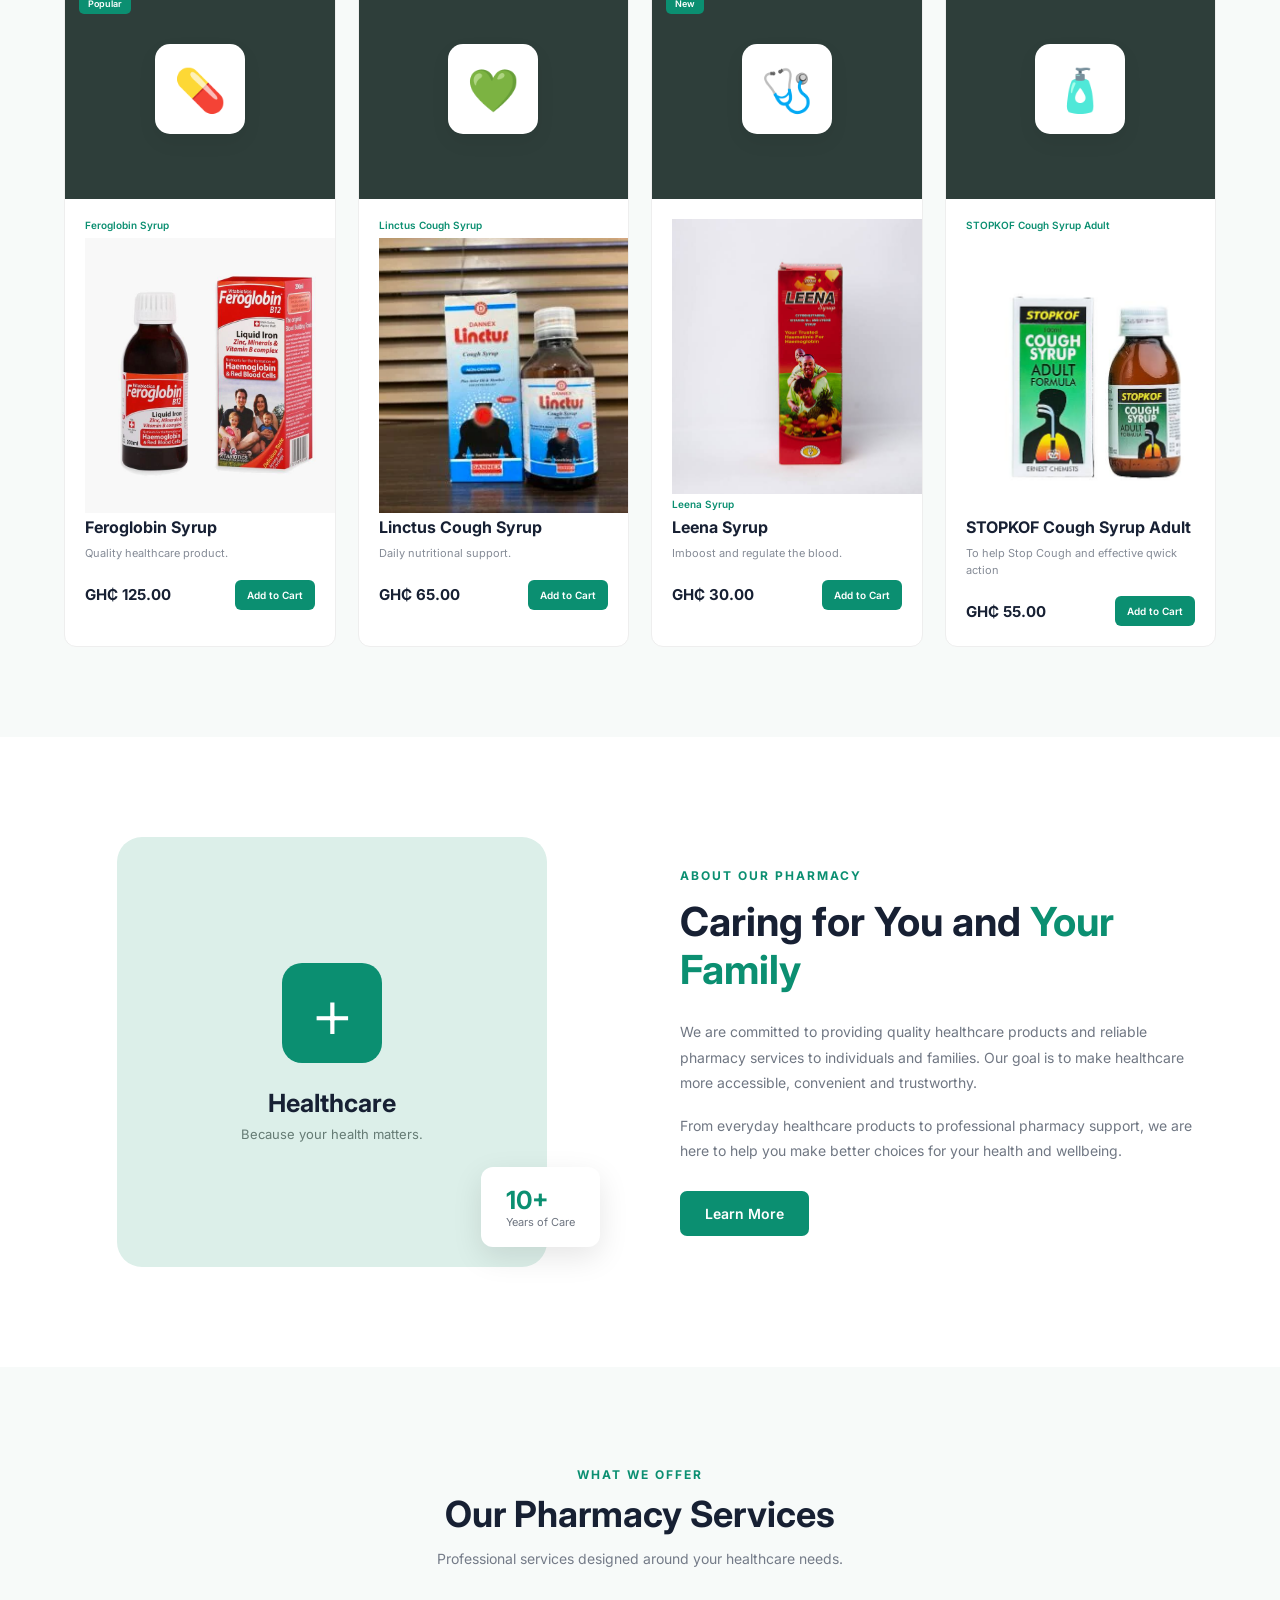
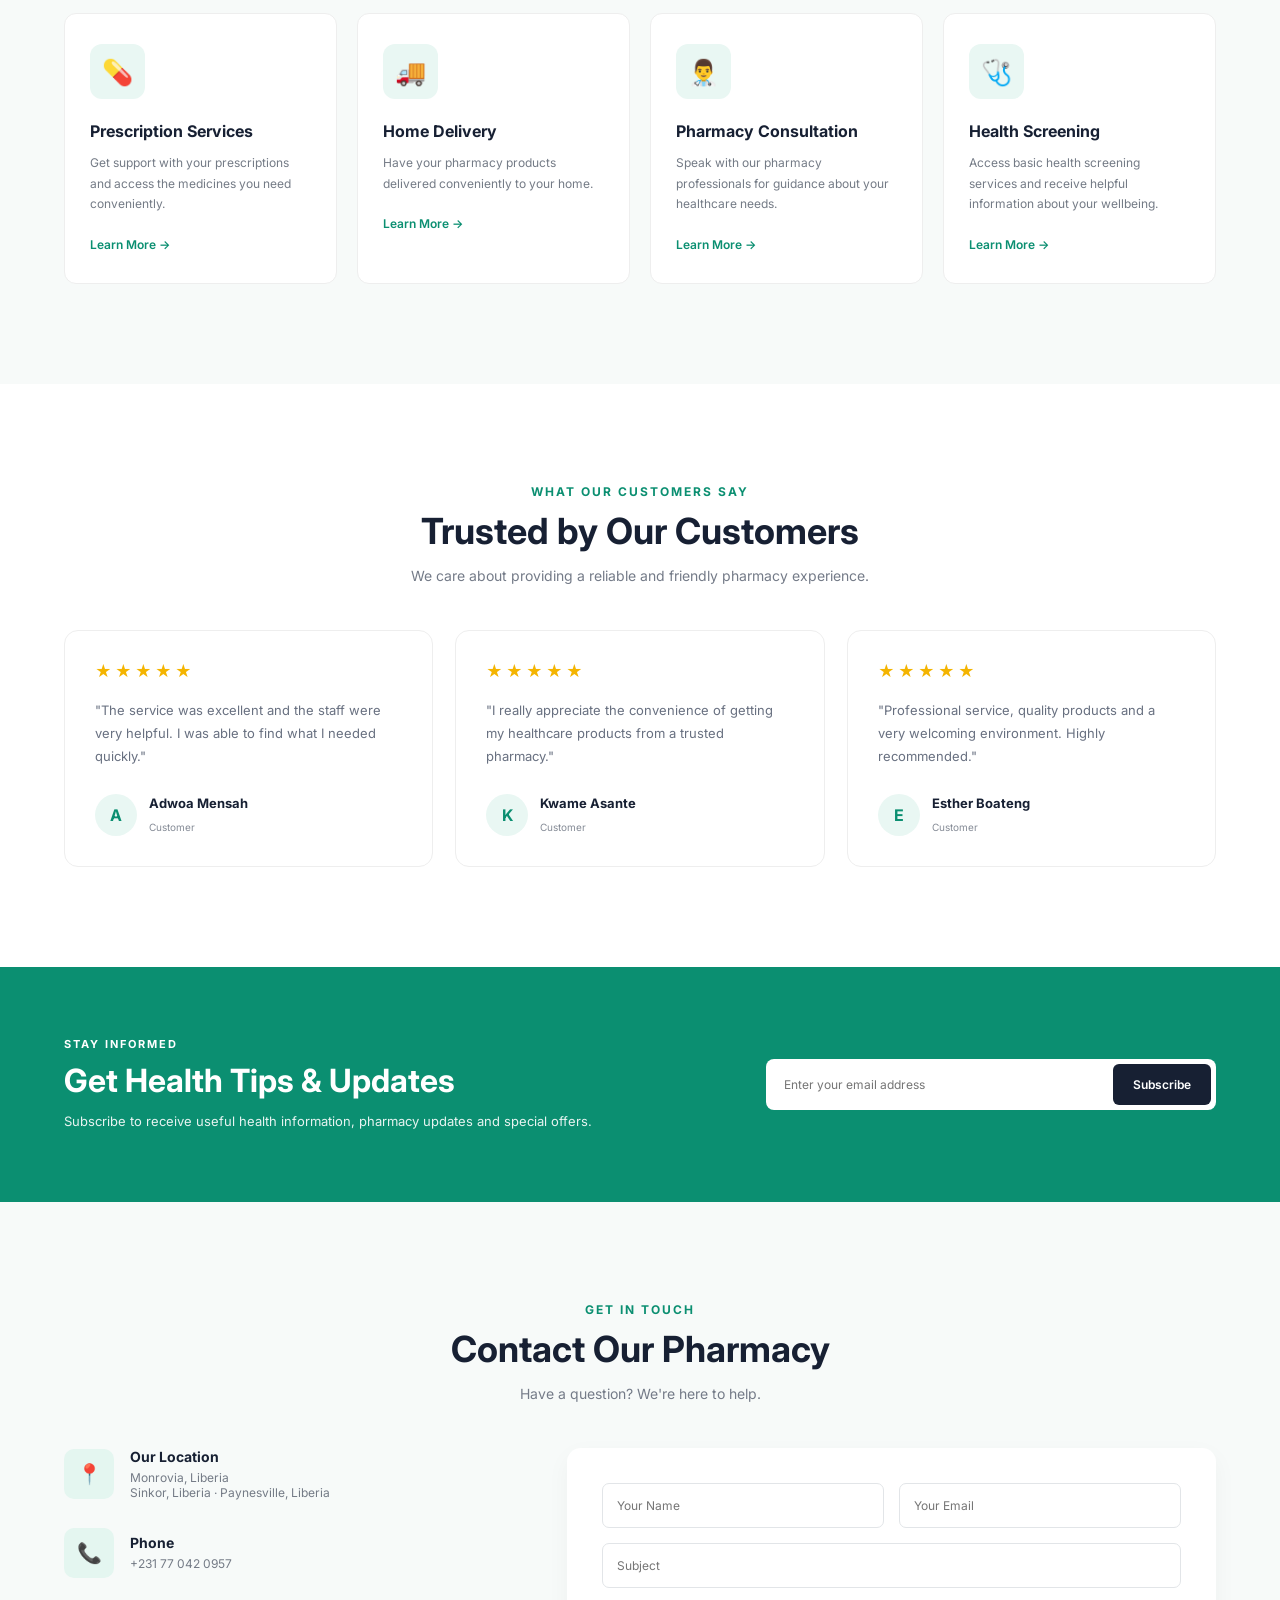
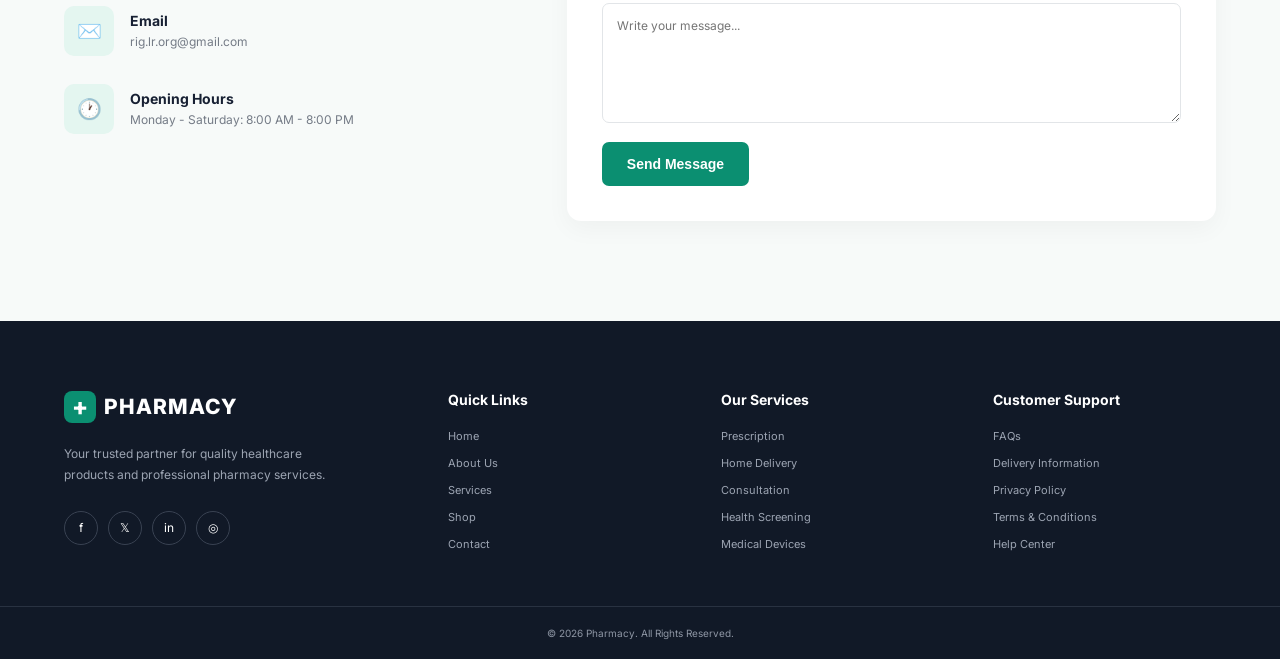
==== commit 59b03022: "added an imagine" ====
--- a/index.html
+++ b/index.html
@@ -244,7 +244,7 @@
             <div class="product-info">
               <p class="product-category">Linctus Cough Syrup</p>
               <img
-                src="c:\Users\HP\Documents\GitHub\Pharmacy-Work-App\Dannex-Linctus-Cough-Syrup-3-300x300.webp"
+                src="Dannex-Linctus-Cough-Syrup-3-300x300.webp"
                 width="120%"
                 height="70%"
                 alt="Linctus Cough Syrup"
@@ -541,7 +541,7 @@
 
               <div>
                 <h3>Our Location</h3>
-                <p> Monrovia, Liberia</p>
+                <p>Monrovia, Liberia</p>
                 <p>Sinkor, Liberia · Paynesville, Liberia</p>
               </div>
             </div>
--- a/style.css
+++ b/style.css
@@ -191,7 +191,7 @@
 
 .hero-buttons {
   display: flex;
-  gap: 15px;
+  gap: 10px;
   margin-bottom: 45px;
 }
 
@@ -606,7 +606,7 @@
 
 .product-image {
   height: 220px;
-  background: #edf7f4;
+  background: #2e3e3a;
 
   position: relative;
 
